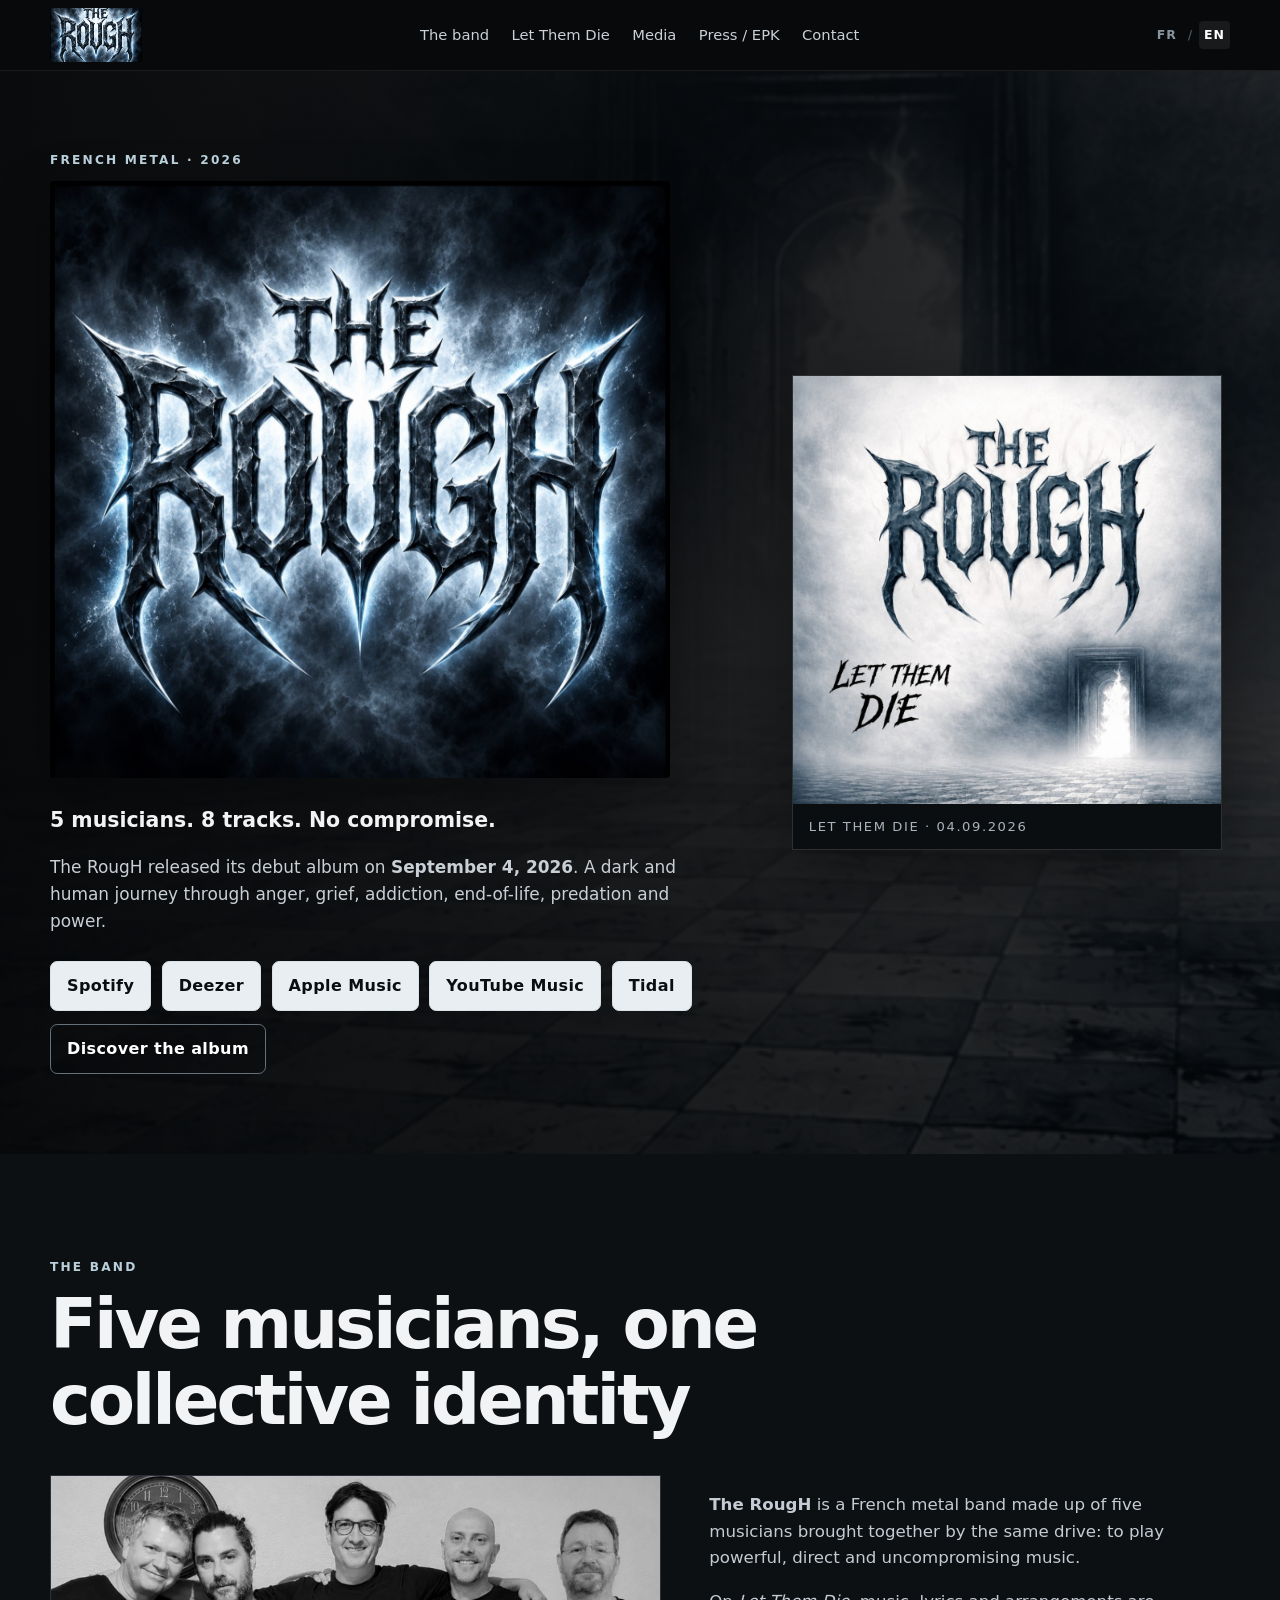
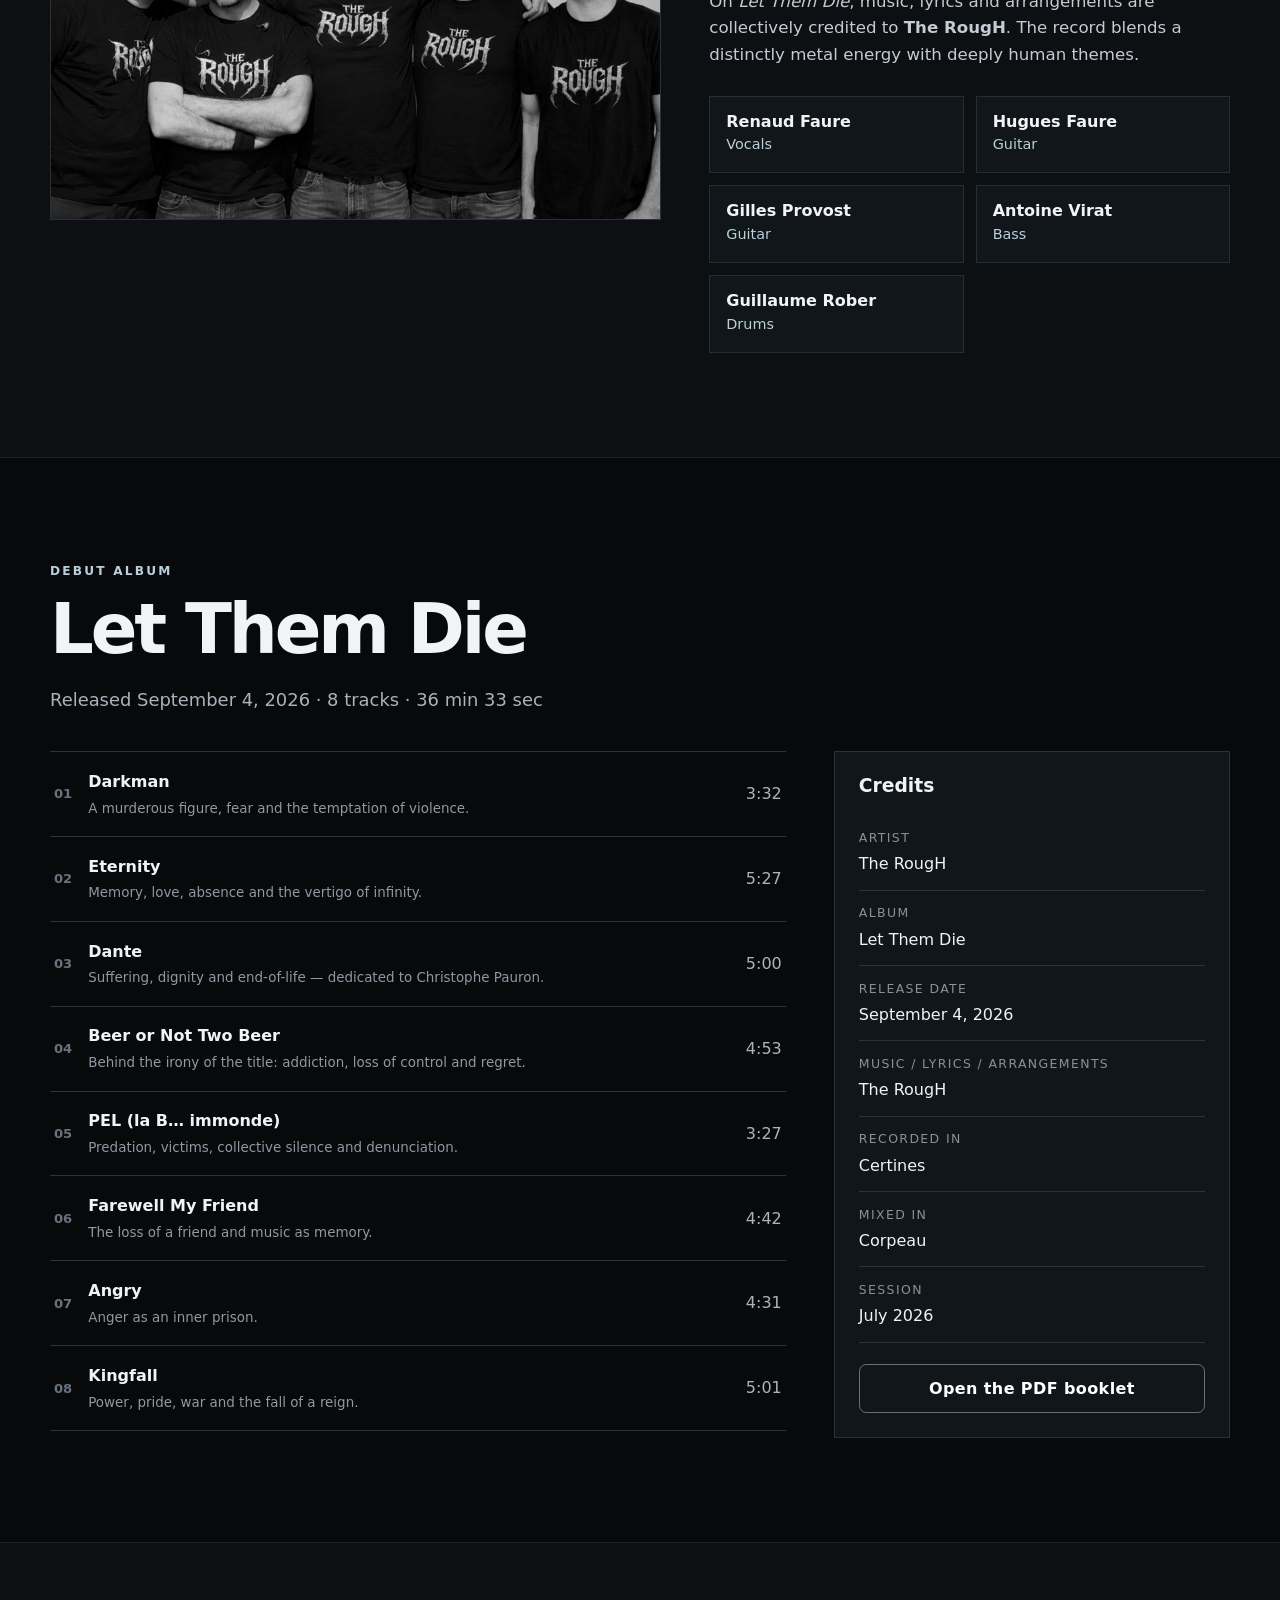
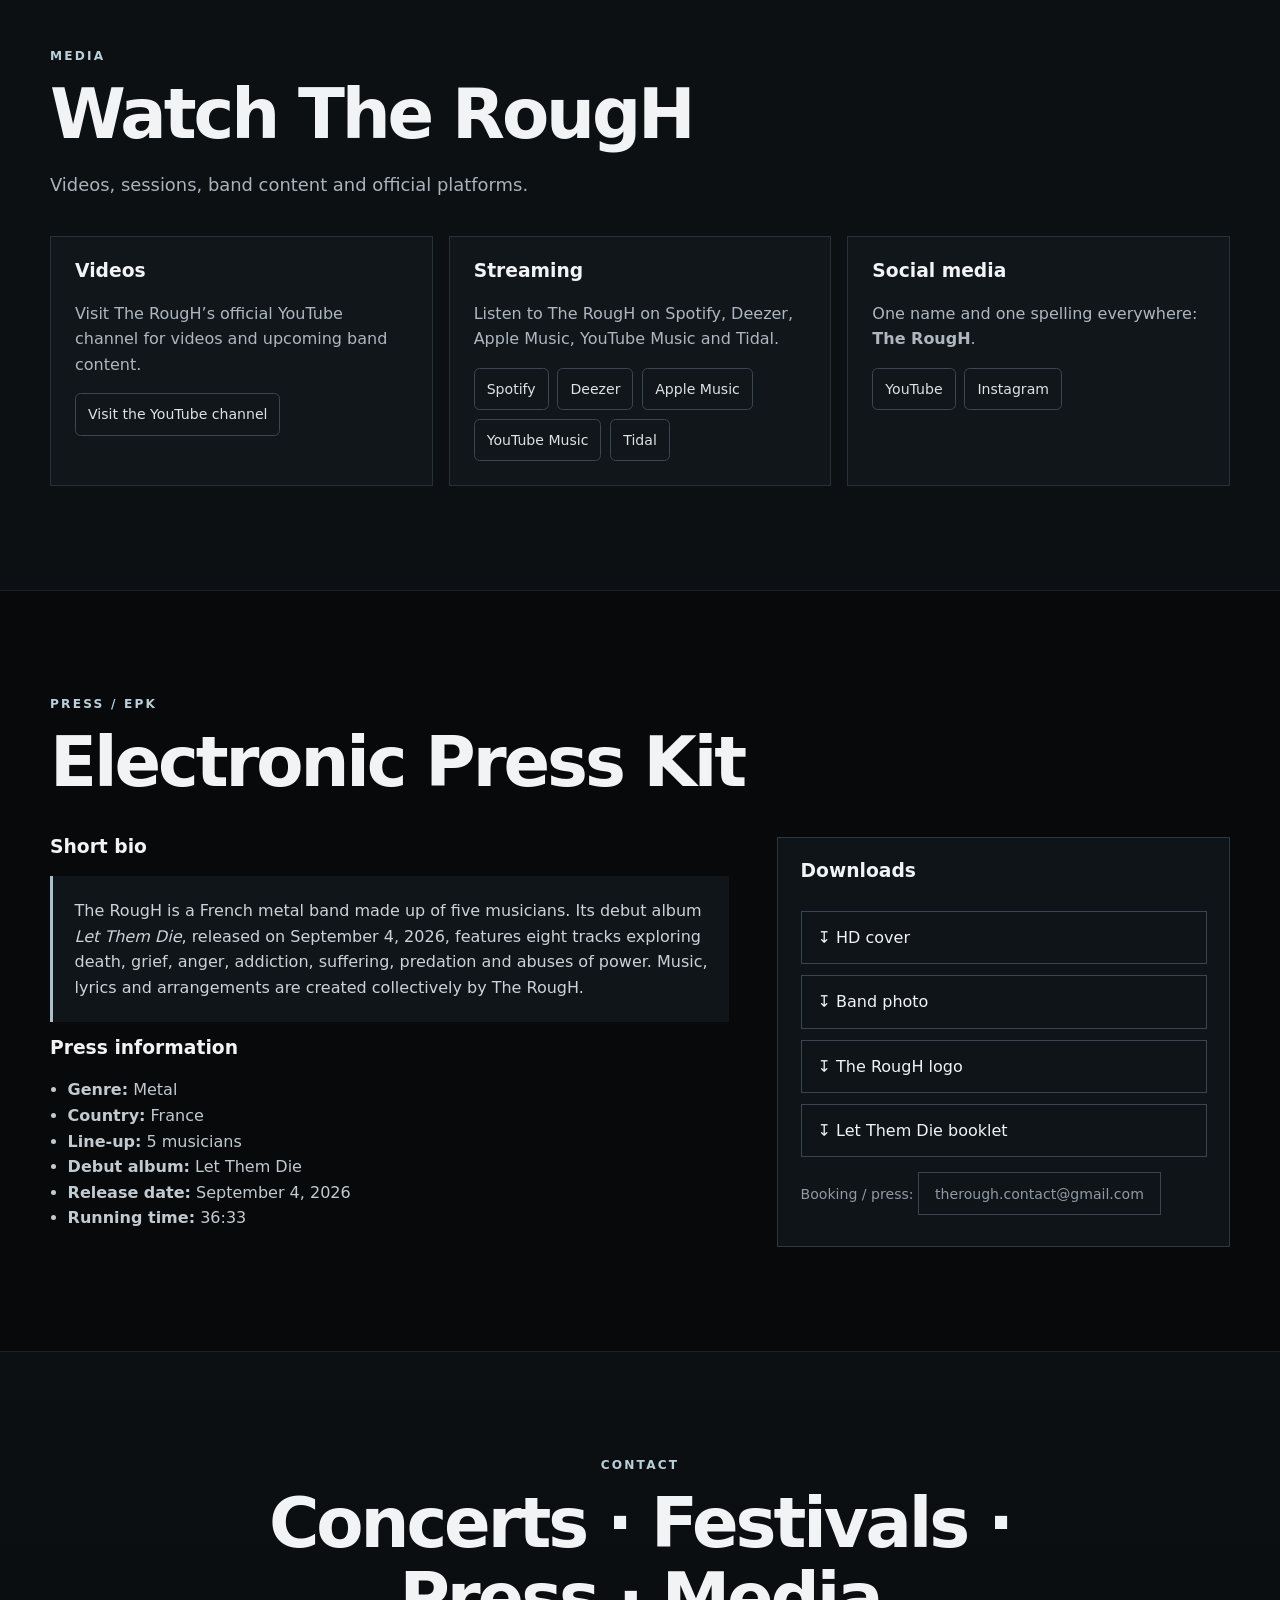
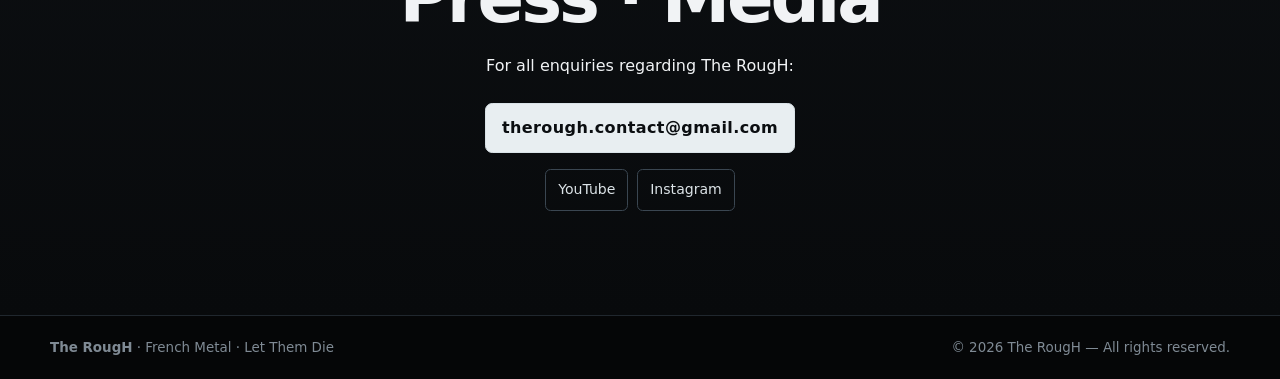
==== en.html @ 064bfb18 "Fix mobile social link duplicates" ====
<!doctype html>
<html lang="en">
<head>
  <meta charset="utf-8">
  <meta name="viewport" content="width=device-width, initial-scale=1">
  <title>The RougH — Let Them Die | French metal band</title>
  <meta name="description" content="Official website of The RougH, a French metal band. Debut album Let Them Die, released September 4, 2026: 8 tracks, line-up, EPK, media and contact.">
  <meta name="robots" content="index,follow,max-image-preview:large">
  <meta name="theme-color" content="#0b0e11">
  <link rel="canonical" href="https://therough.github.io/The-RougH-Site/en.html">
  <link rel="alternate" hreflang="fr" href="https://therough.github.io/The-RougH-Site/">
  <link rel="alternate" hreflang="en" href="https://therough.github.io/The-RougH-Site/en.html">
  <link rel="alternate" hreflang="x-default" href="https://therough.github.io/The-RougH-Site/">
  <link rel="icon" href="assets/let-them-die-cover.jpg" type="image/jpeg">
  <link rel="stylesheet" href="styles.css">

  <meta property="og:type" content="website">
  <meta property="og:locale" content="en_US">
  <meta property="og:site_name" content="The RougH">
  <meta property="og:url" content="https://therough.github.io/The-RougH-Site/en.html">
  <meta property="og:title" content="The RougH — Let Them Die">
  <meta property="og:description" content="French Metal — 5 musicians, 8 tracks. Debut album released September 4, 2026.">
  <meta property="og:image" content="assets/og-image.jpg">
  <meta name="twitter:card" content="summary_large_image">

  <script type="application/ld+json">
  {
    "@context": "https://schema.org",
    "@type": "MusicGroup",
    "name": "The RougH",
    "genre": "Metal",
    "description": "French metal band made up of five musicians.",
    "url": "https://therough.github.io/The-RougH-Site/en.html",
    "email": "mailto:therough.contact@gmail.com",
    "sameAs": [
      "https://open.spotify.com/intl-fr/artist/4LIz9f7tCVgdFWtFyz8XD8?si=-3bFlfDtSk24dfx-TH1gPQ",
      "https://link.deezer.com/s/34rAGc2nlsBNffoQAOh64",
      "https://music.apple.com/fr/artist/the-rough/6793591488",
      "https://music.youtube.com/playlist?list=OLAK5uy_m5sBqcl4cN2cDpN-uARwpCFu1pe-vdUpE&si=XxvXAelbHbAW03sV",
      "https://tidal.com/album/545679735/u",
      "https://youtube.com/@gillesprovost-iz4ok?si=qDuQdzxe9u4fpO1z",
      "https://www.instagram.com/the_rough_metal_band/"
    ],
    "member": [
      {"@type":"Person","name":"Renaud Faure","roleName":"Vocals"},
      {"@type":"Person","name":"Hugues Faure","roleName":"Guitar"},
      {"@type":"Person","name":"Gilles Provost","roleName":"Guitar"},
      {"@type":"Person","name":"Antoine Virat","roleName":"Bass"},
      {"@type":"Person","name":"Guillaume Rober","roleName":"Drums"}
    ],
    "album": {
      "@type": "MusicAlbum",
      "name": "Let Them Die",
      "datePublished": "2026-09-04",
      "numTracks": 8,
      "byArtist": {"@type":"MusicGroup","name":"The RougH"}
    }
  }
  </script>
</head>
<body>
  <a class="skip-link" href="#main">Skip to content</a>

  <header class="site-header" id="top">
    <div class="nav-wrap">
      <a class="brand brand-logo" href="#top" aria-label="The RougH, home"><img src="assets/the-rough-logo.jpg" alt="The RougH" width="180" height="150"></a>
      <button class="menu-button" aria-expanded="false" aria-controls="main-nav">Menu</button>
      <nav id="main-nav" class="main-nav" aria-label="Main navigation">
        <a href="#groupe">The band</a>
        <a href="#album">Let Them Die</a>
        <a href="#medias">Media</a>
        <a href="#epk">Press / EPK</a>
        <a href="#contact">Contact</a>
      </nav>
      <div class="lang-switch" aria-label="Language selection">
        <a href="index.html" lang="fr">FR</a>
        <span aria-hidden="true">/</span>
        <a class="active" href="en.html" lang="en" aria-current="page">EN</a>
      </div>
    </div>
  </header>

  <main id="main">
    <section class="hero" aria-labelledby="hero-title">
      <div class="hero-overlay"></div>
      <div class="container hero-grid">
        <div class="hero-copy">
          <p class="eyebrow">FRENCH METAL · 2026</p>
          <h1 id="hero-title" class="hero-logo-title"><img src="assets/the-rough-logo.jpg" alt="The RougH" width="720" height="600"></h1>
                    <p class="tagline">5 musicians. 8 tracks. No compromise.</p>
          <p class="intro">The RougH released its debut album on <strong>September 4, 2026</strong>. A dark and human journey through anger, grief, addiction, end-of-life, predation and power.</p>
          <div class="cta-row" id="streaming-buttons" aria-label="Listen to The RougH"></div>
          <a class="button secondary" href="#album">Discover the album</a>
        </div>
        <figure class="cover-card">
          <img src="assets/let-them-die-cover.jpg" alt="Let Them Die album cover by The RougH" width="900" height="900">
          <figcaption>Let Them Die · 04.09.2026</figcaption>
        </figure>
      </div>
    </section>

    <section class="section" id="groupe" aria-labelledby="groupe-title">
      <div class="container">
        <div class="section-heading">
          <p class="eyebrow">THE BAND</p>
          <h2 id="groupe-title">Five musicians, one collective identity</h2>
        </div>
        <div class="band-layout">
          <figure class="band-photo">
            <img src="assets/the-rough-band.jpg" alt="The five members of The RougH" loading="lazy">
          </figure>
          <div class="band-copy">
            <p><strong>The RougH</strong> is a French metal band made up of five musicians brought together by the same drive: to play powerful, direct and uncompromising music.</p>
            <p>On <em>Let Them Die</em>, music, lyrics and arrangements are collectively credited to <strong>The RougH</strong>. The record blends a distinctly metal energy with deeply human themes.</p>
            <div class="members" role="list" aria-label="Members of The RougH">
              <article role="listitem"><h3>Renaud Faure</h3><p>Vocals</p></article>
              <article role="listitem"><h3>Hugues Faure</h3><p>Guitar</p></article>
              <article role="listitem"><h3>Gilles Provost</h3><p>Guitar</p></article>
              <article role="listitem"><h3>Antoine Virat</h3><p>Bass</p></article>
              <article role="listitem"><h3>Guillaume Rober</h3><p>Drums</p></article>
            </div>
          </div>
        </div>
      </div>
    </section>

    <section class="section section-dark" id="album" aria-labelledby="album-title">
      <div class="container">
        <div class="section-heading">
          <p class="eyebrow">DEBUT ALBUM</p>
          <h2 id="album-title">Let Them Die</h2>
          <p class="lead">Released September 4, 2026 · 8 tracks · 36 min 33 sec</p>
        </div>

        <div class="album-grid">
          <div>
            <ol class="tracklist">
              <li><span><strong>Darkman</strong><small>A murderous figure, fear and the temptation of violence.</small></span><time>3:32</time></li>
              <li><span><strong>Eternity</strong><small>Memory, love, absence and the vertigo of infinity.</small></span><time>5:27</time></li>
              <li><span><strong>Dante</strong><small>Suffering, dignity and end-of-life — dedicated to Christophe Pauron.</small></span><time>5:00</time></li>
              <li><span><strong>Beer or Not Two Beer</strong><small>Behind the irony of the title: addiction, loss of control and regret.</small></span><time>4:53</time></li>
              <li><span><strong>PEL (la B… immonde)</strong><small>Predation, victims, collective silence and denunciation.</small></span><time>3:27</time></li>
              <li><span><strong>Farewell My Friend</strong><small>The loss of a friend and music as memory.</small></span><time>4:42</time></li>
              <li><span><strong>Angry</strong><small>Anger as an inner prison.</small></span><time>4:31</time></li>
              <li><span><strong>Kingfall</strong><small>Power, pride, war and the fall of a reign.</small></span><time>5:01</time></li>
            </ol>
          </div>
          <aside class="album-facts" aria-label="Album credits">
            <h3>Credits</h3>
            <dl>
              <div><dt>Artist</dt><dd>The RougH</dd></div>
              <div><dt>Album</dt><dd>Let Them Die</dd></div>
              <div><dt>Release date</dt><dd>September 4, 2026</dd></div>
              <div><dt>Music / lyrics / arrangements</dt><dd>The RougH</dd></div>
              <div><dt>Recorded in</dt><dd>Certines</dd></div>
              <div><dt>Mixed in</dt><dd>Corpeau</dd></div>
              <div><dt>Session</dt><dd>July 2026</dd></div>
            </dl>
            <a class="button secondary full" href="assets/livret-let-them-die.pdf" target="_blank" rel="noopener">Open the PDF booklet</a>
          </aside>
        </div>
      </div>
    </section>

    <section class="section" id="medias" aria-labelledby="medias-title">
      <div class="container">
        <div class="section-heading">
          <p class="eyebrow">MEDIA</p>
          <h2 id="medias-title">Watch The RougH</h2>
          <p class="lead">Videos, sessions, band content and official platforms.</p>
        </div>
        <div class="media-cards">
          <article class="media-card">
            <h3>Videos</h3>
            <p>Visit The RougH’s official YouTube channel for videos and upcoming band content.</p>
            <div id="video-social"></div>
          </article>
          <article class="media-card">
            <h3>Streaming</h3>
            <p>Listen to The RougH on Spotify, Deezer, Apple Music, YouTube Music and Tidal.</p>
            <div id="streaming-secondary" class="link-cloud"></div>
          </article>
          <article class="media-card">
            <h3>Social media</h3>
            <p>One name and one spelling everywhere: <strong>The RougH</strong>.</p>
            <div id="social-buttons" class="link-cloud"></div>
          </article>
        </div>
      </div>
    </section>

    <section class="section section-dark" id="epk" aria-labelledby="epk-title">
      <div class="container">
        <div class="section-heading">
          <p class="eyebrow">PRESS / EPK</p>
          <h2 id="epk-title">Electronic Press Kit</h2>
        </div>
        <div class="epk-grid">
          <div>
            <h3>Short bio</h3>
            <p class="bio-box">The RougH is a French metal band made up of five musicians. Its debut album <em>Let Them Die</em>, released on September 4, 2026, features eight tracks exploring death, grief, anger, addiction, suffering, predation and abuses of power. Music, lyrics and arrangements are created collectively by The RougH.</p>
            <h3>Press information</h3>
            <ul class="facts-list">
              <li><strong>Genre:</strong> Metal</li>
              <li><strong>Country:</strong> France</li>
              <li><strong>Line-up:</strong> 5 musicians</li>
              <li><strong>Debut album:</strong> Let Them Die</li>
              <li><strong>Release date:</strong> September 4, 2026</li>
              <li><strong>Running time:</strong> 36:33</li>
            </ul>
          </div>
          <div class="downloads">
            <h3>Downloads</h3>
            <a href="assets/let-them-die-cover.jpg" download>↧ HD cover</a>
            <a href="assets/the-rough-band.jpg" download>↧ Band photo</a>
            <a href="assets/the-rough-logo.jpg" download>↧ The RougH logo</a>
            <a href="assets/livret-let-them-die.pdf" download>↧ Let Them Die booklet</a>
            <p class="note">Booking / press: <a href="mailto:therough.contact@gmail.com">therough.contact@gmail.com</a></p>
          </div>
        </div>
      </div>
    </section>

    <section class="section contact-section" id="contact" aria-labelledby="contact-title">
      <div class="container contact-box">
        <p class="eyebrow">CONTACT</p>
        <h2 id="contact-title">Concerts · Festivals · Press · Media</h2>
        <p>For all enquiries regarding The RougH:</p>
        <div id="contact-action"></div>
        <div id="contact-social" class="link-cloud"></div>
      </div>
    </section>
  </main>

  <footer class="site-footer">
    <div class="container footer-grid">
      <p><strong>The RougH</strong> · French Metal · Let Them Die</p>
      <p>© 2026 The RougH — All rights reserved.</p>
    </div>
  </footer>

  <script src="site-config.js?v=20260920-1"></script>
  <script src="script.js?v=20260920-1"></script>
</body>
</html>
---- styles.css ----
:root {
  --bg: #080a0c;
  --bg-soft: #101419;
  --panel: #151a20;
  --text: #f1f3f5;
  --muted: #aab2bb;
  --line: #2b333d;
  --ice: #b9cfda;
  --accent: #d7e5eb;
  --max: 1180px;
}

* { box-sizing: border-box; }
html { scroll-behavior: smooth; }
body {
  margin: 0;
  font-family: Inter, ui-sans-serif, system-ui, -apple-system, BlinkMacSystemFont, "Segoe UI", sans-serif;
  color: var(--text);
  background: var(--bg);
  line-height: 1.6;
}
a { color: inherit; }
img { display: block; max-width: 100%; }
code { font-family: ui-monospace, SFMono-Regular, Menlo, Consolas, monospace; font-size: .92em; color: #d8e7ee; }
.skip-link { position: absolute; left: -9999px; top: auto; }
.skip-link:focus { left: 1rem; top: 1rem; z-index: 999; padding: .75rem 1rem; background: white; color: black; }
.container { width: min(calc(100% - 2rem), var(--max)); margin-inline: auto; }

.site-header {
  position: sticky;
  top: 0;
  z-index: 50;
  background: rgba(8,10,12,.88);
  backdrop-filter: blur(14px);
  border-bottom: 1px solid rgba(255,255,255,.08);
}
.nav-wrap {
  width: min(calc(100% - 2rem), var(--max));
  margin-inline: auto;
  min-height: 70px;
  display: flex;
  align-items: center;
  justify-content: space-between;
  gap: 1rem;
}
.brand { text-decoration: none; letter-spacing: .09em; font-size: .95rem; }
.brand strong { font-size: 1.12rem; }
.brand-logo { display: inline-flex; align-items: center; }
.brand-logo img { width: 92px; height: 54px; object-fit: cover; object-position: center; border-radius: .18rem; }
.main-nav { display: flex; gap: 1.4rem; align-items: center; }
.main-nav a { text-decoration: none; color: #c9d0d6; font-size: .92rem; }
.main-nav a:hover { color: white; }
.menu-button { display: none; background: transparent; color: white; border: 1px solid var(--line); padding: .5rem .75rem; border-radius: .4rem; }

.hero {
  min-height: 740px;
  position: relative;
  display: grid;
  align-items: center;
  background: url('assets/hero-bg.jpg') center/cover no-repeat;
  overflow: hidden;
}
.hero-overlay { position: absolute; inset: 0; background: linear-gradient(90deg, rgba(5,7,9,.96) 0%, rgba(5,7,9,.84) 45%, rgba(5,7,9,.55) 100%); }
.hero-grid { position: relative; display: grid; grid-template-columns: 1.2fr .8fr; gap: 4rem; align-items: center; padding-block: 5rem; }
.eyebrow { margin: 0 0 .65rem; color: var(--ice); letter-spacing: .18em; font-weight: 800; font-size: .76rem; }
h1, h2, h3 { line-height: 1.1; }
h1 { margin: 0; font-size: clamp(4.3rem, 10vw, 8.2rem); letter-spacing: -.055em; }
h1 span { color: var(--accent); }
.hero-logo-title { margin: 0 0 .4rem; line-height: 0; }
.hero-logo-title img { width: min(620px, 100%); height: auto; border-radius: .25rem; box-shadow: 0 16px 55px rgba(0,0,0,.32); }
.hero-album {
  margin: .55rem 0 0;
  font-size: clamp(.95rem, 1.8vw, 1.25rem);
  font-weight: 800;
  letter-spacing: .22em;
  color: var(--ice);
  text-transform: uppercase;
}
.tagline { font-size: 1.28rem; font-weight: 700; margin: 1.6rem 0 .6rem; }
.intro { color: #c8cfd5; max-width: 700px; font-size: 1.06rem; }
.cover-card { margin: 0; width: 100%; max-width: 430px; justify-self: center; background: #0b0e11; border: 1px solid rgba(255,255,255,.14); box-shadow: 0 22px 80px rgba(0,0,0,.45); overflow: hidden; }
.cover-card img {
  display: block;
  width: 100%;
  height: auto;
  aspect-ratio: auto;
  object-fit: contain;
  object-position: center;
}
.cover-card figcaption { color: var(--muted); padding: .75rem 1rem; font-size: .82rem; text-transform: uppercase; letter-spacing: .12em; }
.cta-row { display: flex; flex-wrap: wrap; gap: .65rem; margin: 1.6rem 0 .8rem; }
.button, .platform-link {
  display: inline-flex;
  align-items: center;
  justify-content: center;
  min-height: 44px;
  padding: .7rem 1rem;
  border-radius: .45rem;
  border: 1px solid #d9e2e7;
  text-decoration: none;
  font-weight: 800;
  letter-spacing: .025em;
  background: #e8eef1;
  color: #0b0e11;
  transition: transform .15s ease, background .15s ease;
}
.button:hover, .platform-link:hover { transform: translateY(-1px); background: white; }
.button.secondary { background: transparent; color: white; border-color: #65717d; }
.button.secondary:hover { border-color: #cfd9df; background: rgba(255,255,255,.05); }
.button.full { width: 100%; }

.section { padding: 6.5rem 0; background: #0d1013; }
.section-dark { background: #07090b; border-block: 1px solid #1b2229; }
.section-heading { max-width: 820px; margin-bottom: 2.3rem; }
.section h2 { margin: 0; font-size: clamp(2.4rem, 6vw, 4.3rem); letter-spacing: -.045em; }
.section h3 { margin-top: 0; }
.lead { color: var(--muted); font-size: 1.12rem; }
.band-layout { display: grid; grid-template-columns: 1.08fr .92fr; gap: 3rem; align-items: start; }
.band-photo { margin: 0; border: 1px solid #293039; background: #0a0c0e; }
.band-photo img { width: 100%; aspect-ratio: 16/9; object-fit: cover; object-position: center 35%; filter: grayscale(1); }
.band-copy > p { color: #c4cbd2; font-size: 1.04rem; }
.members { display: grid; grid-template-columns: repeat(2, minmax(0,1fr)); gap: .75rem; margin-top: 1.7rem; }
.members article { padding: 1rem; background: #11161b; border: 1px solid #252d35; }
.members h3 { margin: 0 0 .2rem; font-size: 1rem; }
.members p { margin: 0; color: var(--ice); font-size: .9rem; }

.album-grid { display: grid; grid-template-columns: 1.3fr .7fr; gap: 3rem; align-items: start; }
.tracklist { list-style: none; padding: 0; margin: 0; counter-reset: track; border-top: 1px solid var(--line); }
.tracklist li { counter-increment: track; display: grid; grid-template-columns: auto 1fr auto; gap: 1rem; align-items: center; padding: 1.05rem .25rem; border-bottom: 1px solid var(--line); }
.tracklist li::before { content: counter(track, decimal-leading-zero); color: #66727e; font-weight: 800; font-size: .82rem; }
.tracklist span { display: grid; gap: .2rem; }
.tracklist small { color: #8f99a3; font-size: .84rem; }
.tracklist time { color: #aab4bd; font-variant-numeric: tabular-nums; }
.album-facts { position: sticky; top: 92px; padding: 1.5rem; background: #11161b; border: 1px solid #29313a; }
.album-facts dl { margin: 0 0 1.3rem; }
.album-facts dl div { padding: .8rem 0; border-bottom: 1px solid #2b333b; }
.album-facts dt { color: #86919b; font-size: .78rem; text-transform: uppercase; letter-spacing: .11em; }
.album-facts dd { margin: .2rem 0 0; }

.media-cards { display: grid; grid-template-columns: repeat(3, minmax(0,1fr)); gap: 1rem; }
.media-card { padding: 1.5rem; border: 1px solid #28313a; background: #11161b; min-height: 240px; }
.media-card p { color: #aeb7bf; }
.link-cloud { display: flex; gap: .55rem; flex-wrap: wrap; }
.link-cloud a, #video-social a { display: inline-flex; padding: .55rem .75rem; border: 1px solid #3a4651; border-radius: .35rem; text-decoration: none; color: #dce3e7; font-size: .88rem; }
.link-cloud a:hover, #video-social a:hover { border-color: #a9bac5; }

.epk-grid { display: grid; grid-template-columns: 1.2fr .8fr; gap: 3rem; }
.bio-box { padding: 1.35rem; background: #10151a; border-left: 3px solid #a9bfca; color: #cbd2d8; }
.facts-list { padding-left: 1.1rem; color: #c2cad1; }
.downloads { padding: 1.4rem; border: 1px solid #2d3740; background: #0f1418; display: flex; flex-direction: column; gap: .7rem; }
.downloads a { text-decoration: none; padding: .8rem 1rem; border: 1px solid #394550; }
.downloads a:hover { background: #151c22; }
.note { color: #8f9aa4; font-size: .88rem; }

.contact-section { background: linear-gradient(180deg,#0d1013,#080a0c); }
.contact-box { text-align: center; max-width: 820px; }
#contact-action { margin: 1.5rem 0 1rem; }
#contact-social { justify-content: center; }
.site-footer { padding: 1.3rem 0; border-top: 1px solid #20272e; background: #050607; color: #7f8a94; font-size: .84rem; }
.footer-grid { display: flex; justify-content: space-between; gap: 1rem; flex-wrap: wrap; }
.footer-grid p { margin: 0; }
.empty-hint { color: #7f8a94; font-size: .9rem; font-style: italic; }

@media (max-width: 900px) {
  .hero-grid, .band-layout, .album-grid, .epk-grid { grid-template-columns: 1fr; }
  .hero { min-height: auto; }
  .cover-card { width: min(520px, 100%); }
  .album-facts { position: static; }
  .media-cards { grid-template-columns: 1fr; }
}

@media (max-width: 720px) {
  .menu-button { display: block; }
  .main-nav { position: absolute; top: 70px; left: 0; right: 0; padding: 1rem; background: #0a0d10; border-bottom: 1px solid #242b32; display: none; flex-direction: column; align-items: flex-start; }
  .main-nav.open { display: flex; }
  .section { padding: 4.5rem 0; }
  .hero-grid { gap: 2.5rem; padding-block: 4rem; }
  .members { grid-template-columns: 1fr; }
  h1 { font-size: clamp(3.4rem, 20vw, 6rem); }
  .brand-logo img { width: 78px; height: 46px; }
  .hero-logo-title img { width: min(520px, 100%); }
  .tracklist li { grid-template-columns: auto 1fr; }
  .tracklist time { grid-column: 2; }
}

@media print {
  .site-header, .hero, #medias, #contact, .site-footer, .button { display: none !important; }
  body, .section, .section-dark { background: white; color: black; }
  .section { padding: 1rem 0; }
  .members article, .album-facts, .bio-box, .downloads { border-color: #aaa; background: white; }
}


/* Language switch */
.lang-switch {
  display: inline-flex;
  align-items: center;
  gap: .35rem;
  margin-left: .9rem;
  font-size: .78rem;
  font-weight: 800;
  letter-spacing: .08em;
}
.lang-switch a {
  color: #87939d;
  text-decoration: none;
  padding: .25rem .32rem;
  border-radius: .25rem;
}
.lang-switch a:hover,
.lang-switch a.active {
  color: #fff;
  background: rgba(255,255,255,.07);
}
.lang-switch span { color: #46515a; }

@media (max-width: 720px) {
  .lang-switch {
    margin-left: auto;
    margin-right: .65rem;
  }
}


/* Instagram visible sans dépendre de JavaScript */
.static-social-fallback {
  margin-top: .65rem;
}
.static-instagram {
  display: inline-flex;
  align-items: center;
  justify-content: center;
  padding: .62rem .9rem;
  border: 1px solid rgba(255,255,255,.18);
  border-radius: .4rem;
  background: rgba(255,255,255,.045);
  color: var(--text);
  text-decoration: none;
  font-weight: 750;
  transition: background .18s ease, border-color .18s ease, transform .18s ease;
}
.static-instagram:hover {
  background: rgba(255,255,255,.09);
  border-color: rgba(255,255,255,.34);
  transform: translateY(-1px);
}
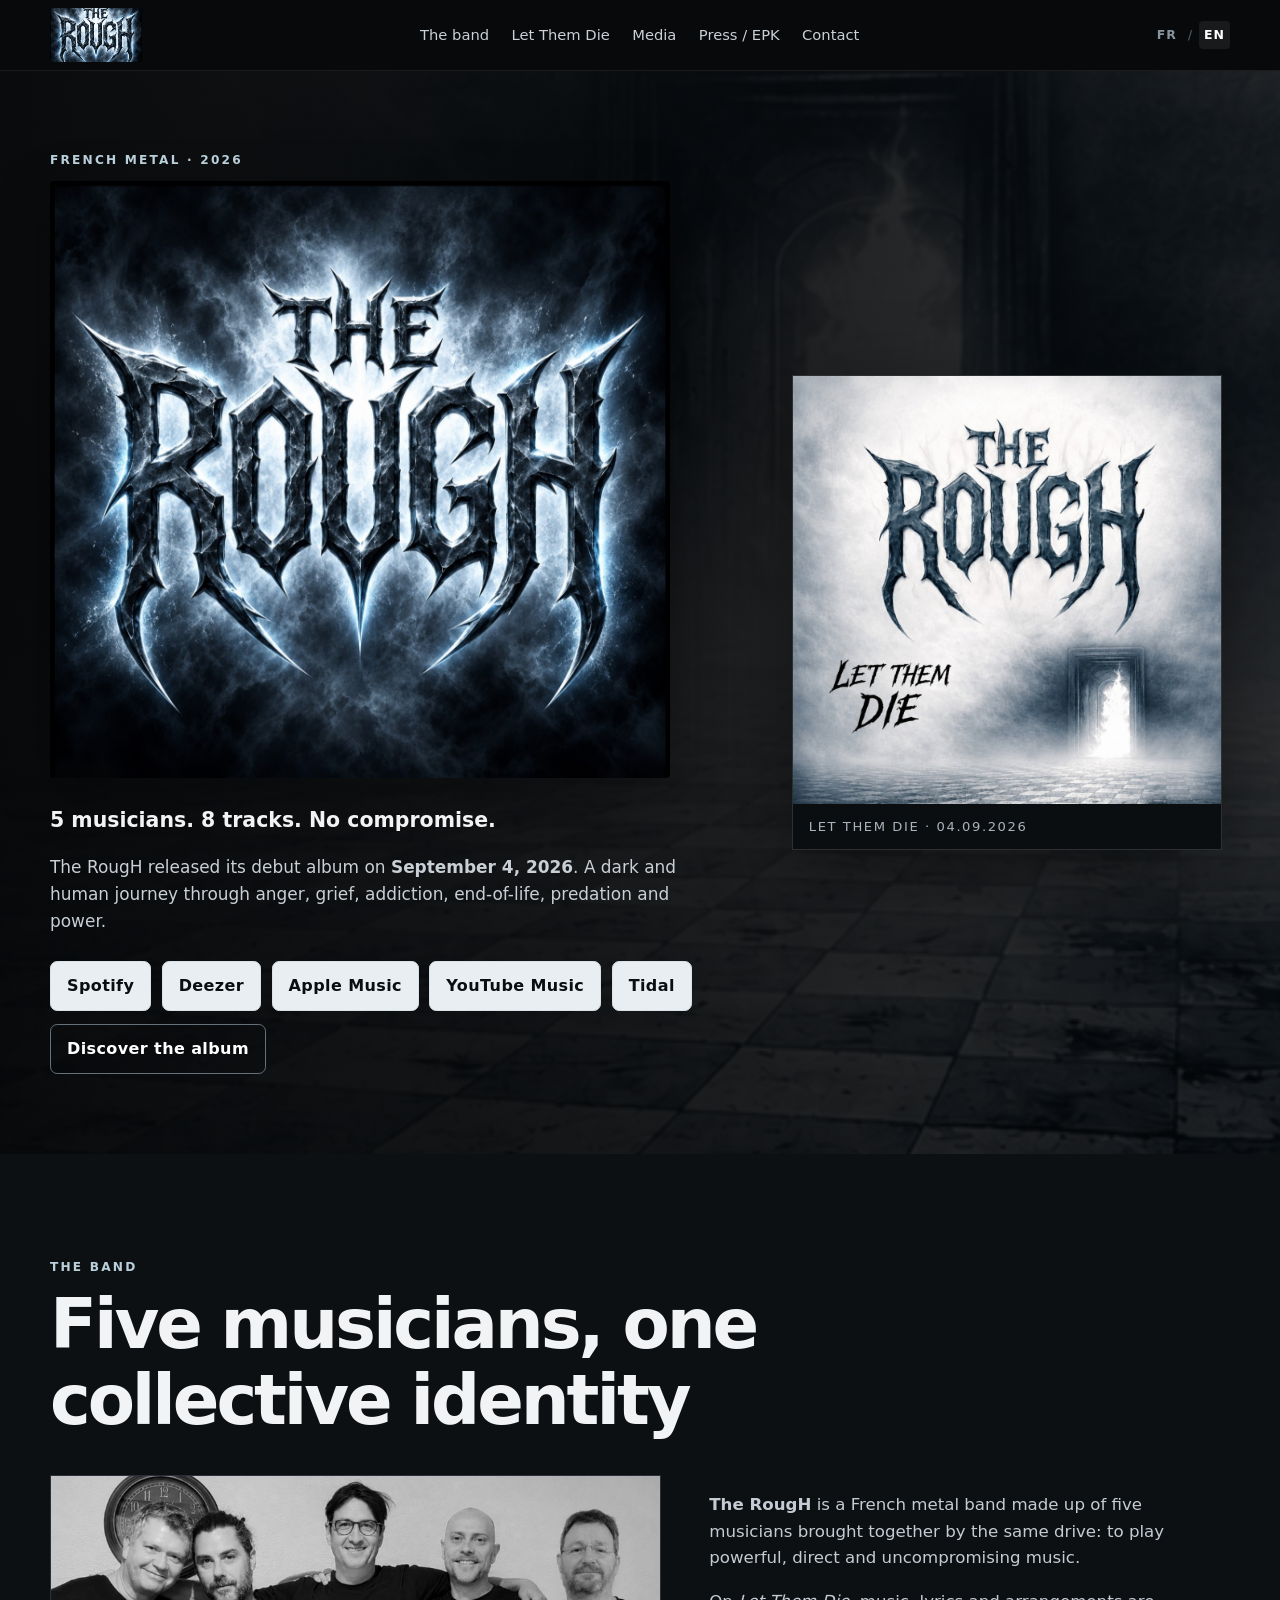
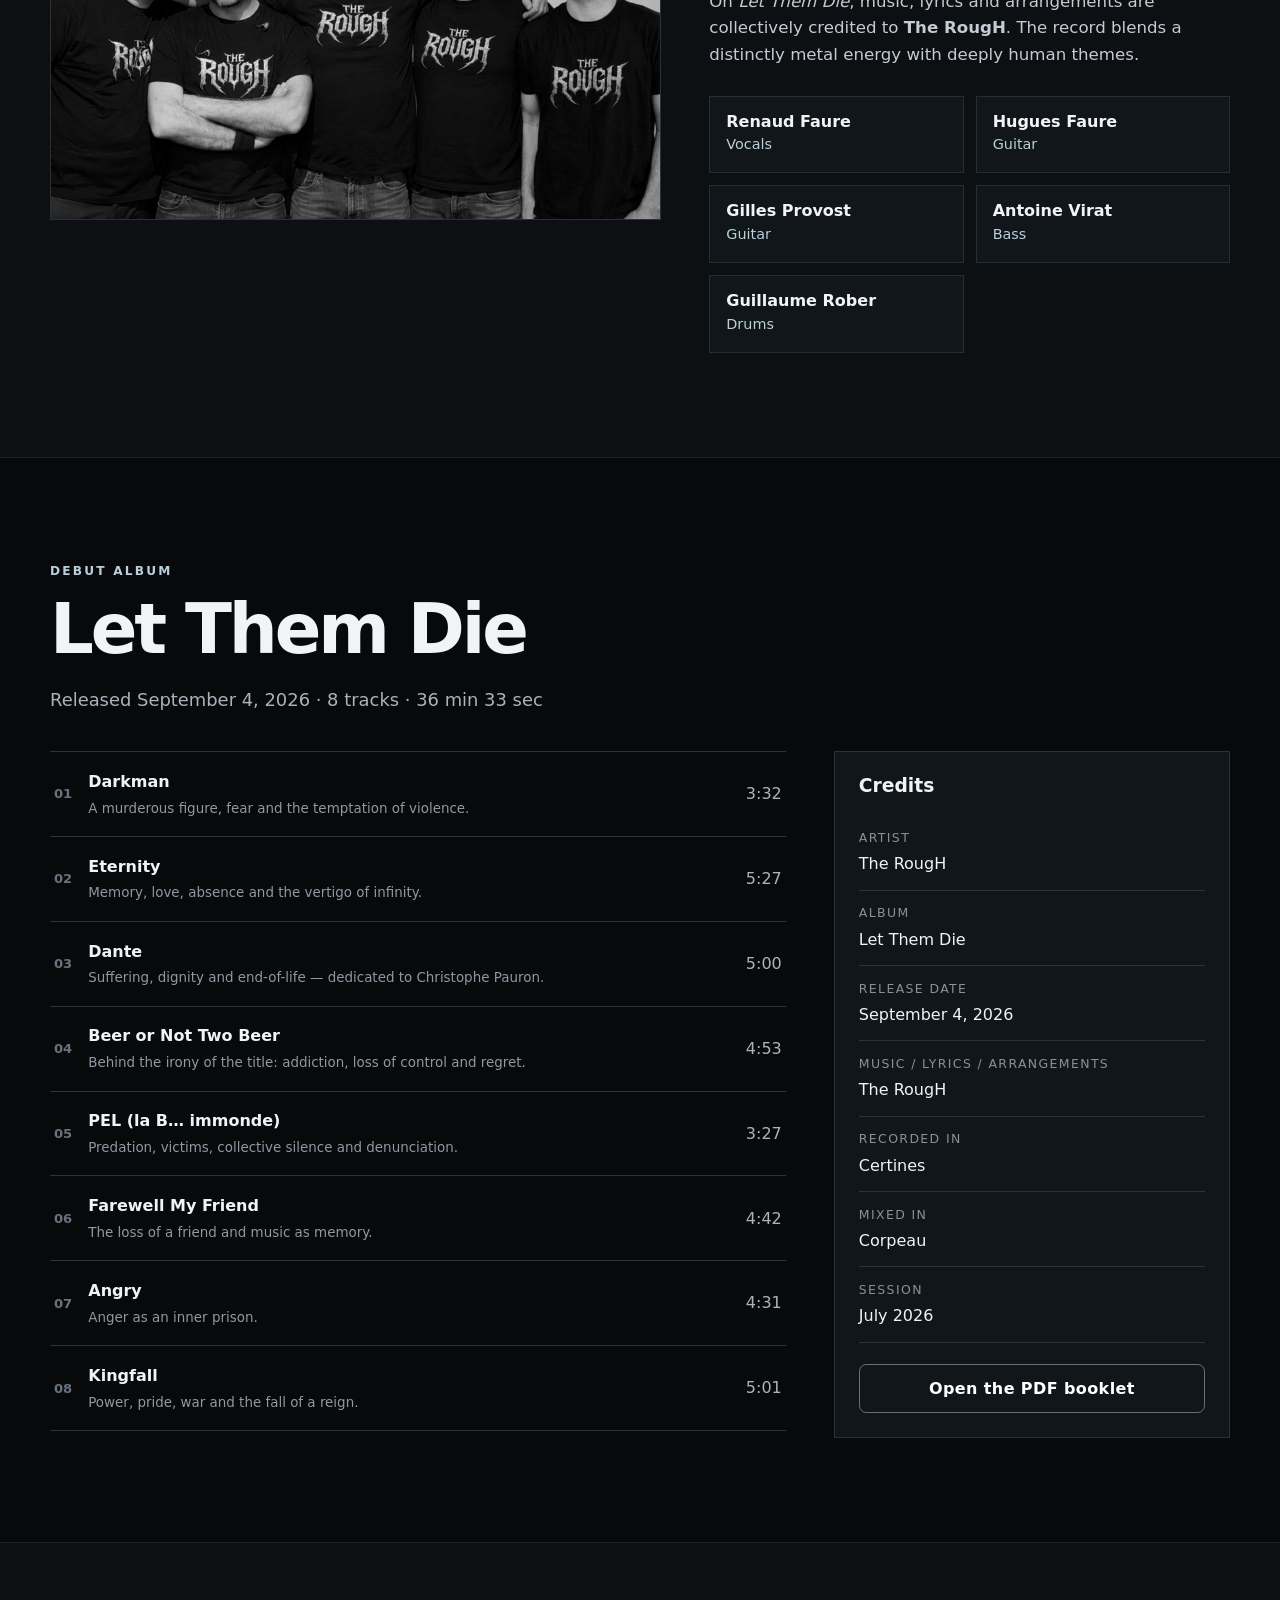
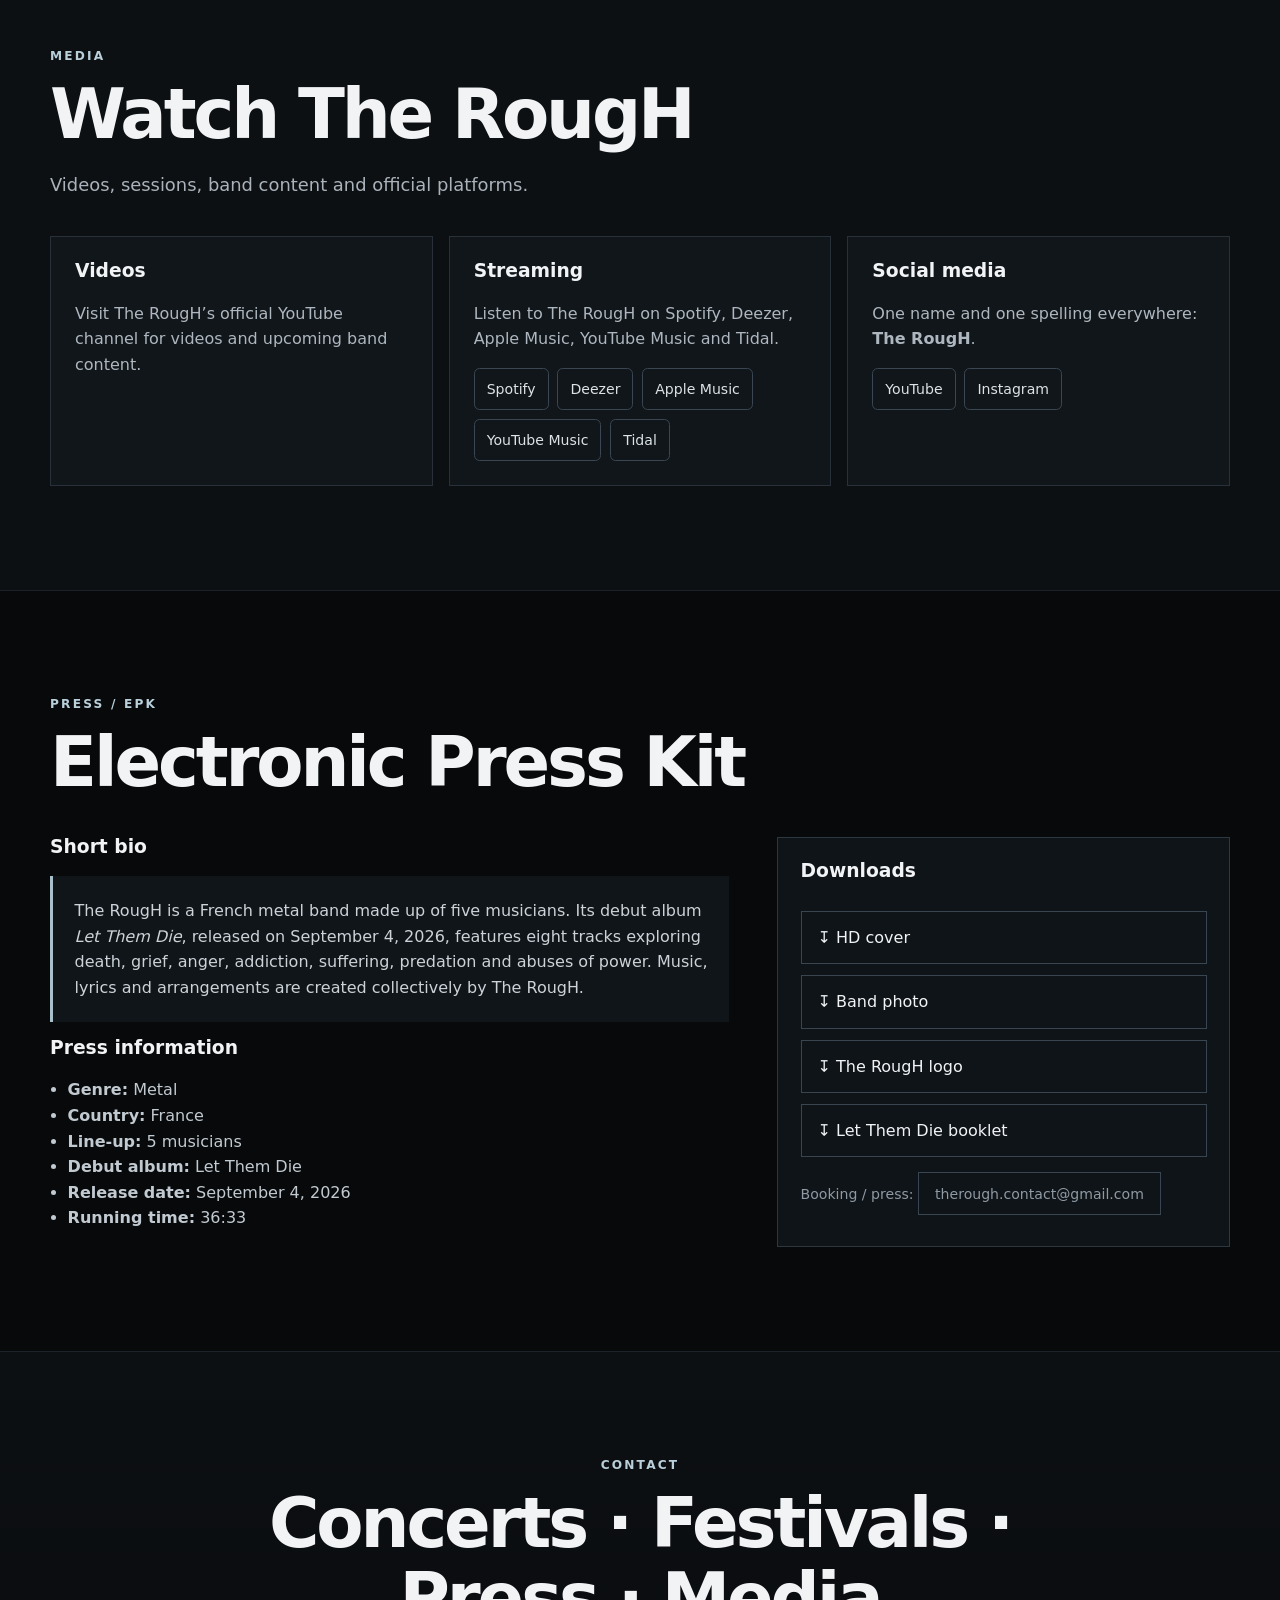
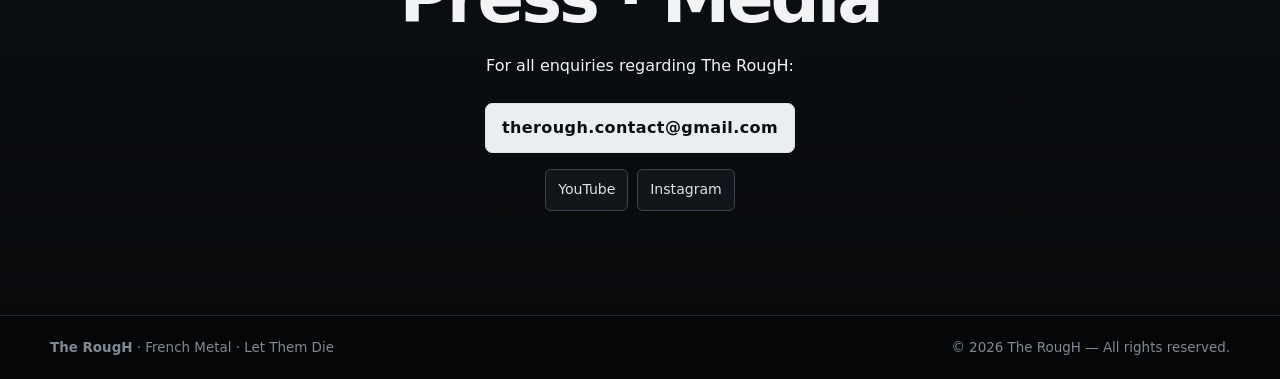
==== commit 4e5035b8: "Restore static social links" ====
--- a/en.html
+++ b/en.html
@@ -12,7 +12,7 @@
   <link rel="alternate" hreflang="en" href="https://therough.github.io/The-RougH-Site/en.html">
   <link rel="alternate" hreflang="x-default" href="https://therough.github.io/The-RougH-Site/">
   <link rel="icon" href="assets/let-them-die-cover.jpg" type="image/jpeg">
-  <link rel="stylesheet" href="styles.css">
+  <link rel="stylesheet" href="styles.css?v=20260920-3">
 
   <meta property="og:type" content="website">
   <meta property="og:locale" content="en_US">
@@ -57,6 +57,12 @@
     }
   }
   </script>
+
+  <style id="tr-social-links-fix">
+    .tr-social-links{display:flex!important;gap:.55rem!important;flex-wrap:wrap!important;margin-top:.8rem!important;}
+    .tr-social-links a{display:inline-flex!important;visibility:visible!important;opacity:1!important;padding:.55rem .75rem!important;border:1px solid #3a4651!important;border-radius:.35rem!important;text-decoration:none!important;color:#dce3e7!important;background:#11161b!important;font-size:.88rem!important;}
+    .contact-box .tr-social-links{justify-content:center!important;}
+  </style>
 </head>
 <body>
   <a class="skip-link" href="#main">Skip to content</a>
@@ -183,7 +189,8 @@
           <article class="media-card">
             <h3>Social media</h3>
             <p>One name and one spelling everywhere: <strong>The RougH</strong>.</p>
-            <div id="social-buttons" class="link-cloud"></div>
+            <div class="tr-social-links" aria-label="Social media"><a href="https://youtube.com/@gillesprovost-iz4ok?si=qDuQdzxe9u4fpO1z" target="_blank" rel="noopener noreferrer">YouTube</a><a href="https://www.instagram.com/the_rough_metal_band/" target="_blank" rel="noopener noreferrer">Instagram</a></div>
+            
           </article>
         </div>
       </div>
@@ -227,7 +234,8 @@
         <h2 id="contact-title">Concerts · Festivals · Press · Media</h2>
         <p>For all enquiries regarding The RougH:</p>
         <div id="contact-action"></div>
-        <div id="contact-social" class="link-cloud"></div>
+        <div class="tr-social-links" aria-label="Social media"><a href="https://youtube.com/@gillesprovost-iz4ok?si=qDuQdzxe9u4fpO1z" target="_blank" rel="noopener noreferrer">YouTube</a><a href="https://www.instagram.com/the_rough_metal_band/" target="_blank" rel="noopener noreferrer">Instagram</a></div>
+        
       </div>
     </section>
   </main>
@@ -239,7 +247,7 @@
     </div>
   </footer>
 
-  <script src="site-config.js?v=20260920-1"></script>
-  <script src="script.js?v=20260920-1"></script>
+  <script src="site-config.js?v=20260920-3"></script>
+  <script src="script.js?v=20260920-3"></script>
 </body>
 </html>
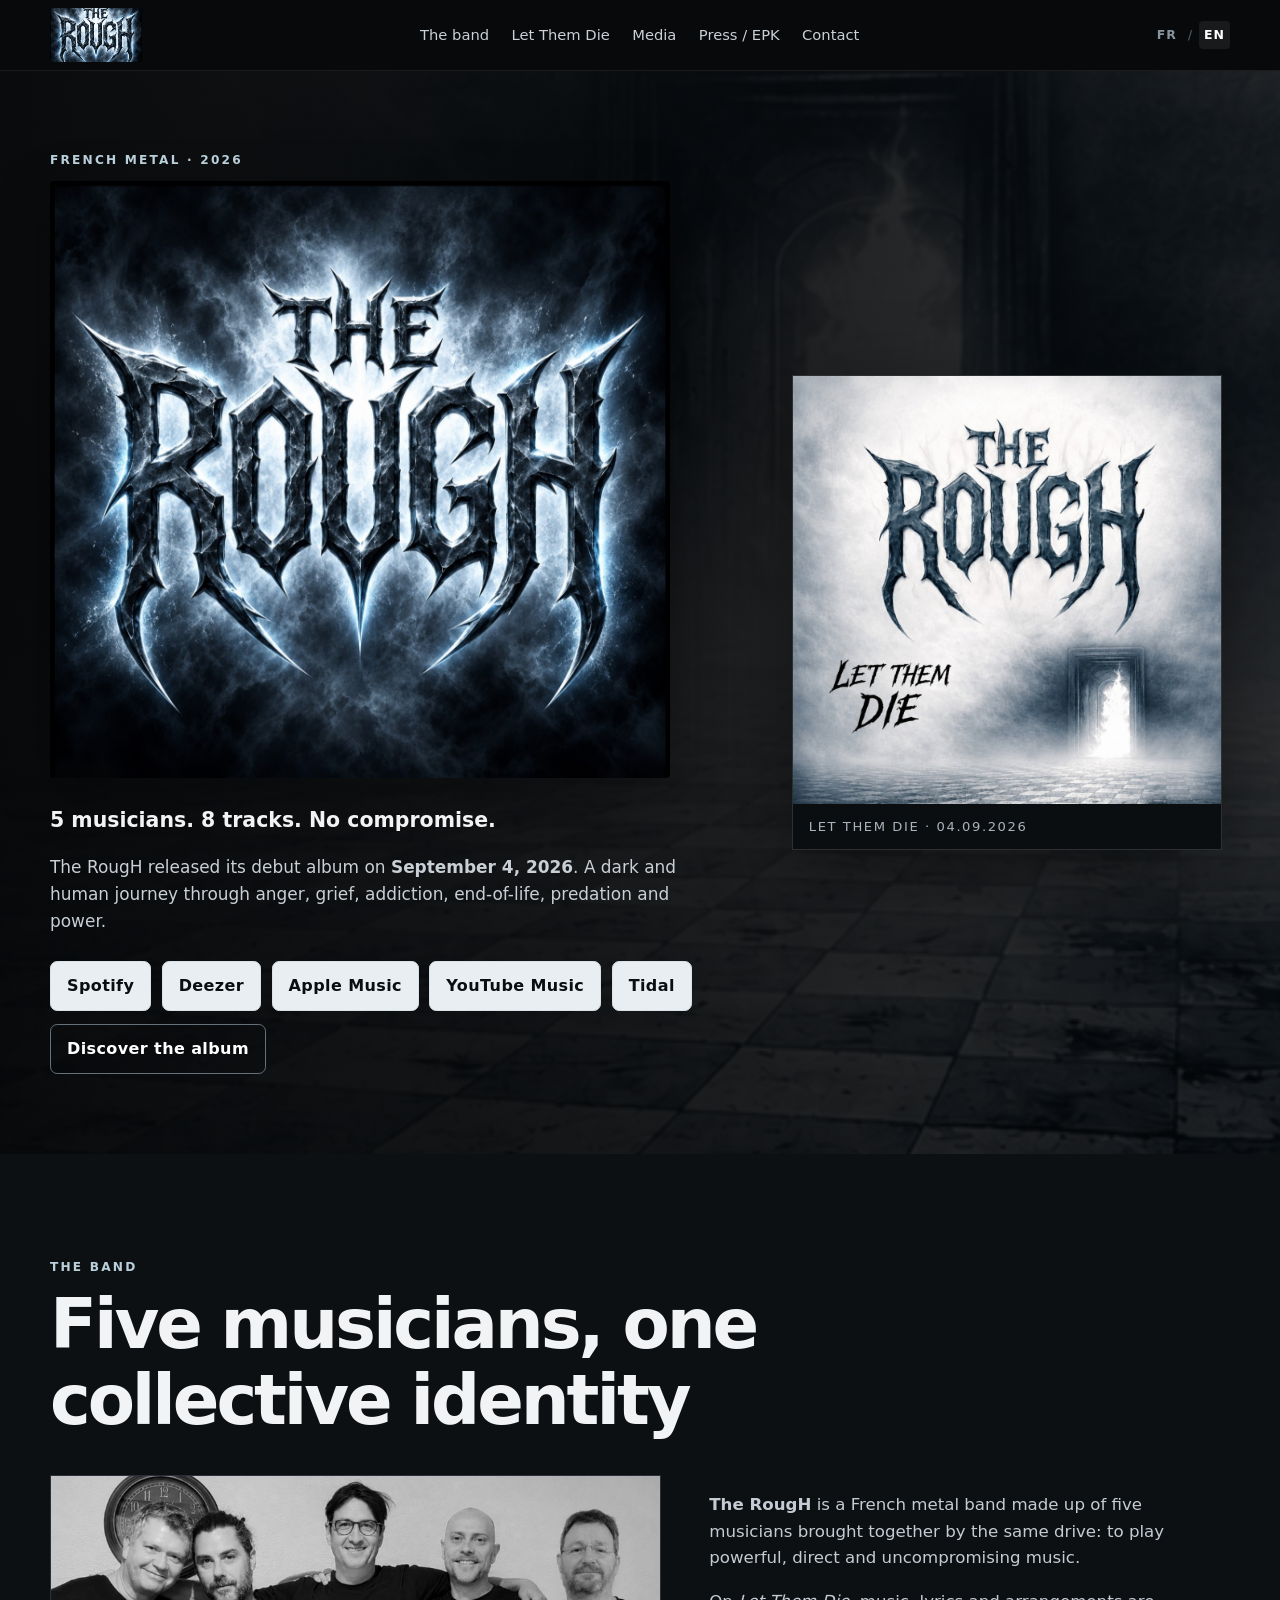
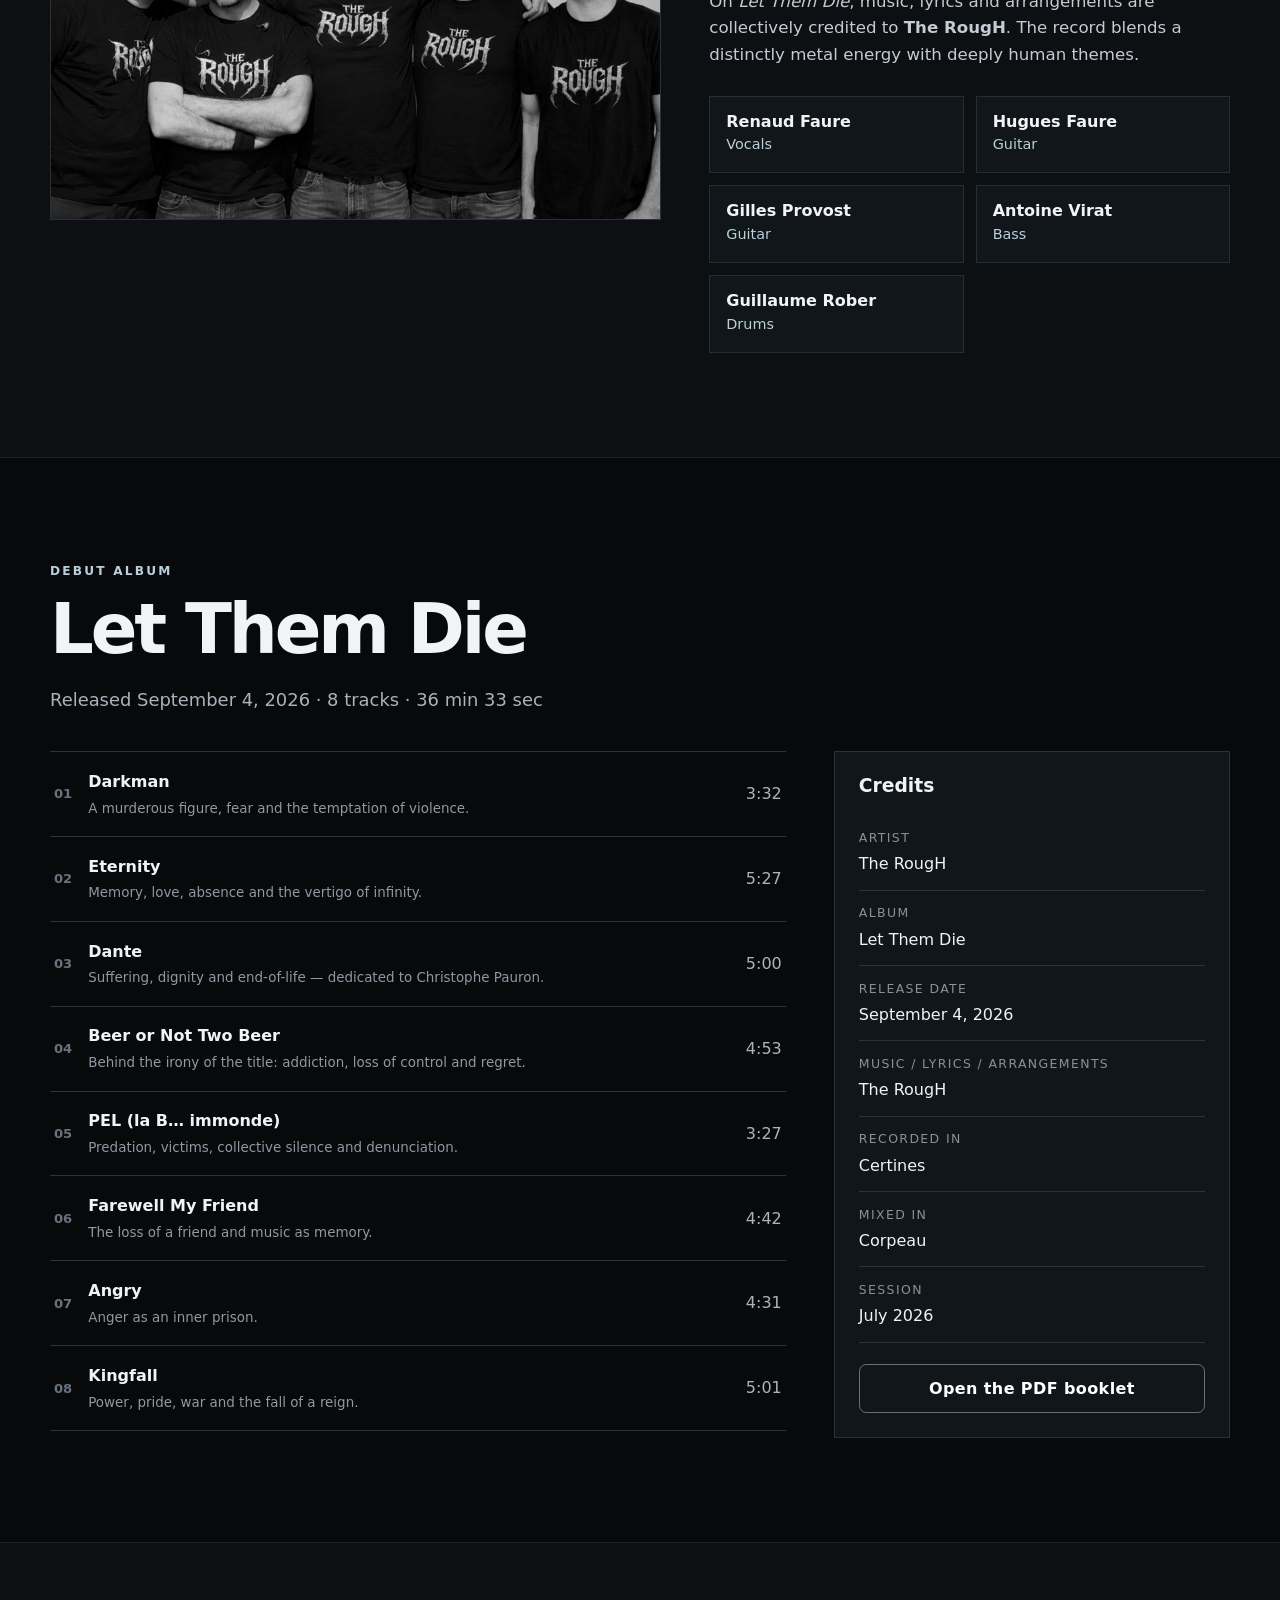
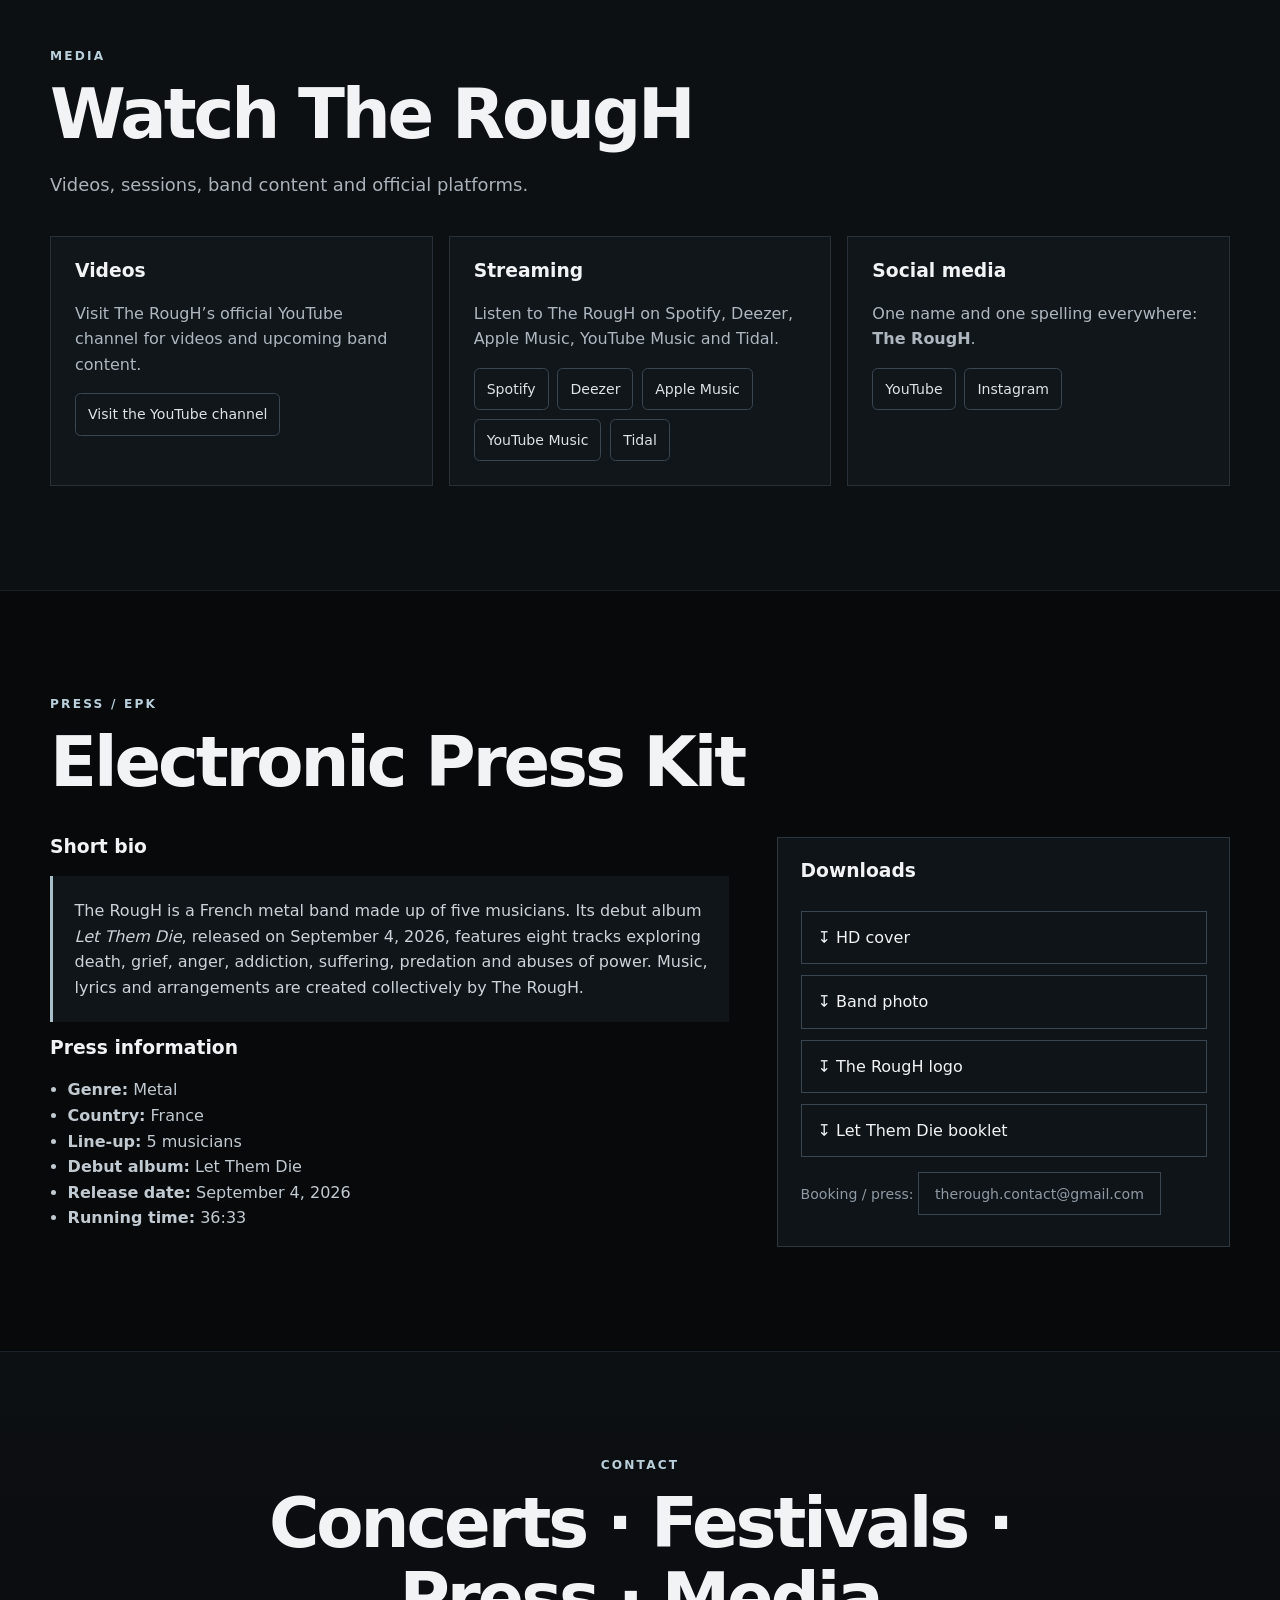
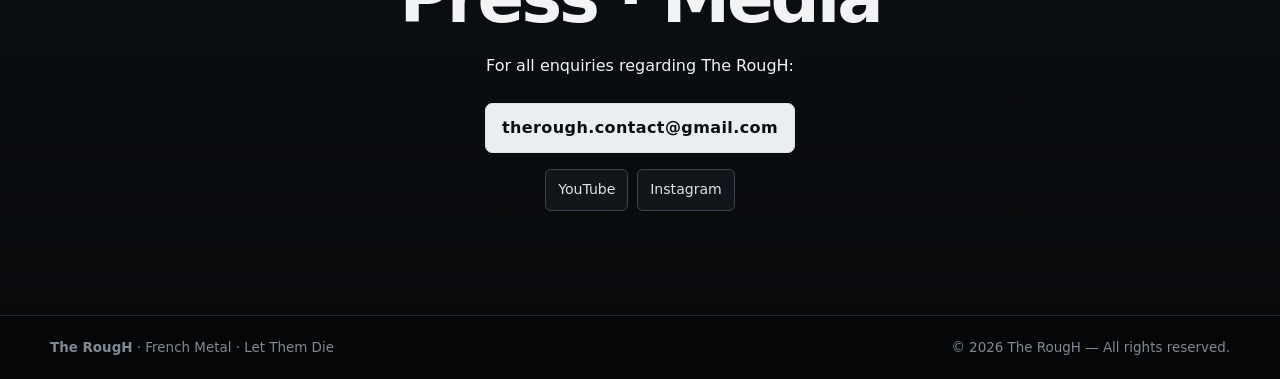
==== commit eeb3b0ba: "Restore YouTube link in videos section" ====
--- a/en.html
+++ b/en.html
@@ -179,7 +179,7 @@
           <article class="media-card">
             <h3>Videos</h3>
             <p>Visit The RougH’s official YouTube channel for videos and upcoming band content.</p>
-            <div id="video-social"></div>
+            <div id="video-social" class="tr-social-links"><a href="https://youtube.com/@gillesprovost-iz4ok?si=qDuQdzxe9u4fpO1z" target="_blank" rel="noopener noreferrer">Visit the YouTube channel</a></div>
           </article>
           <article class="media-card">
             <h3>Streaming</h3>
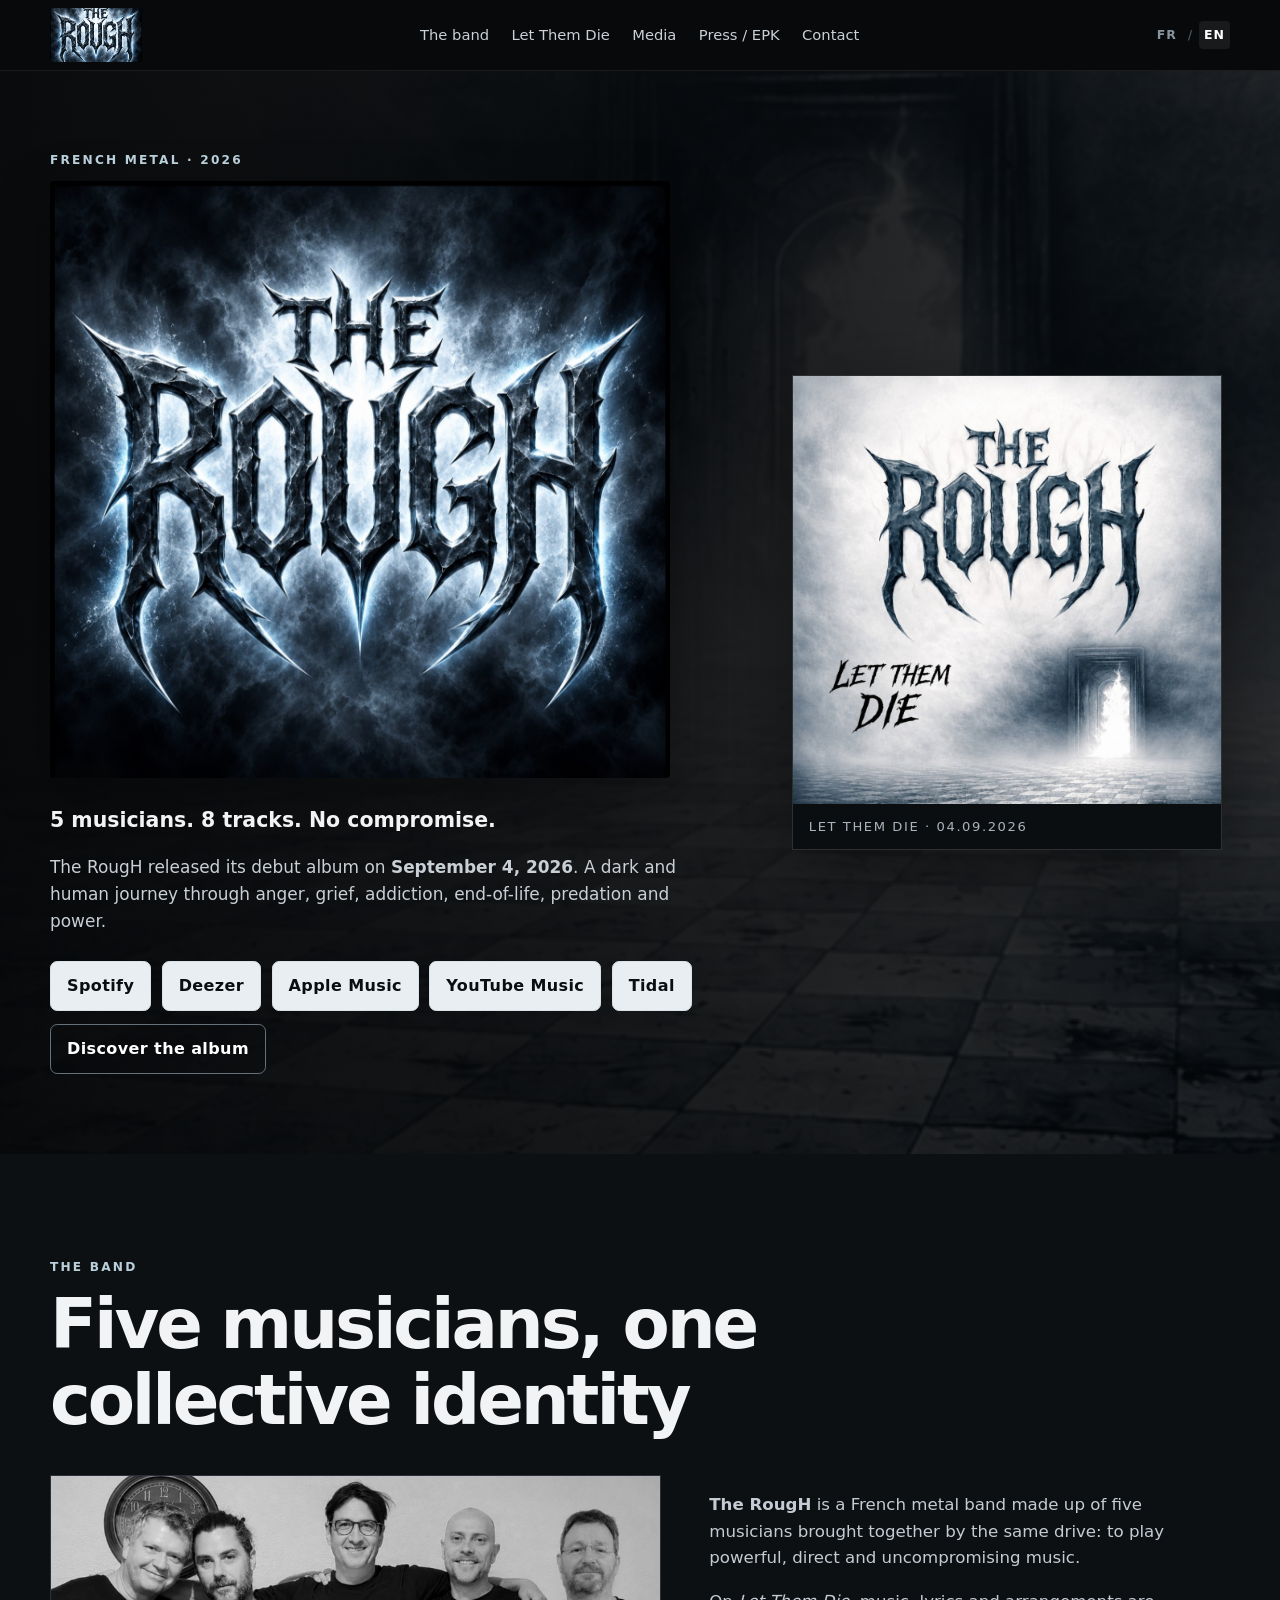
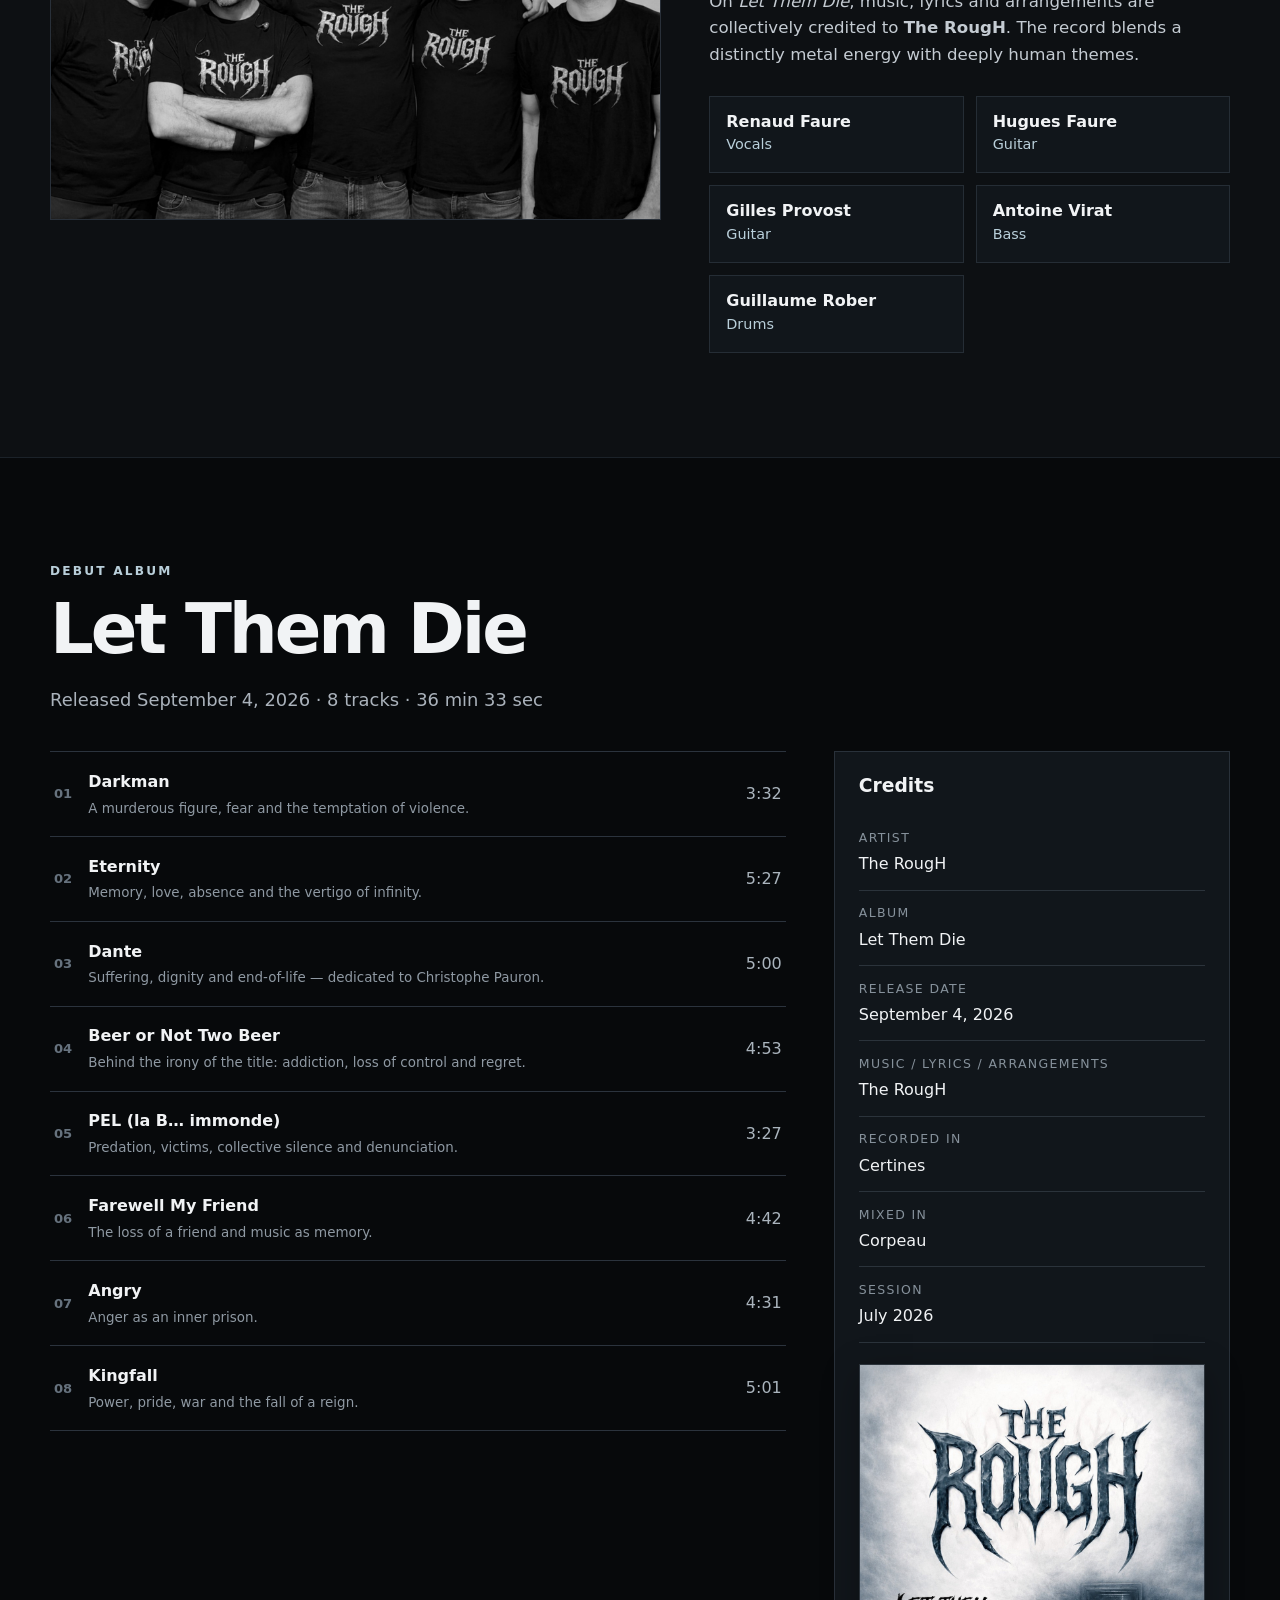
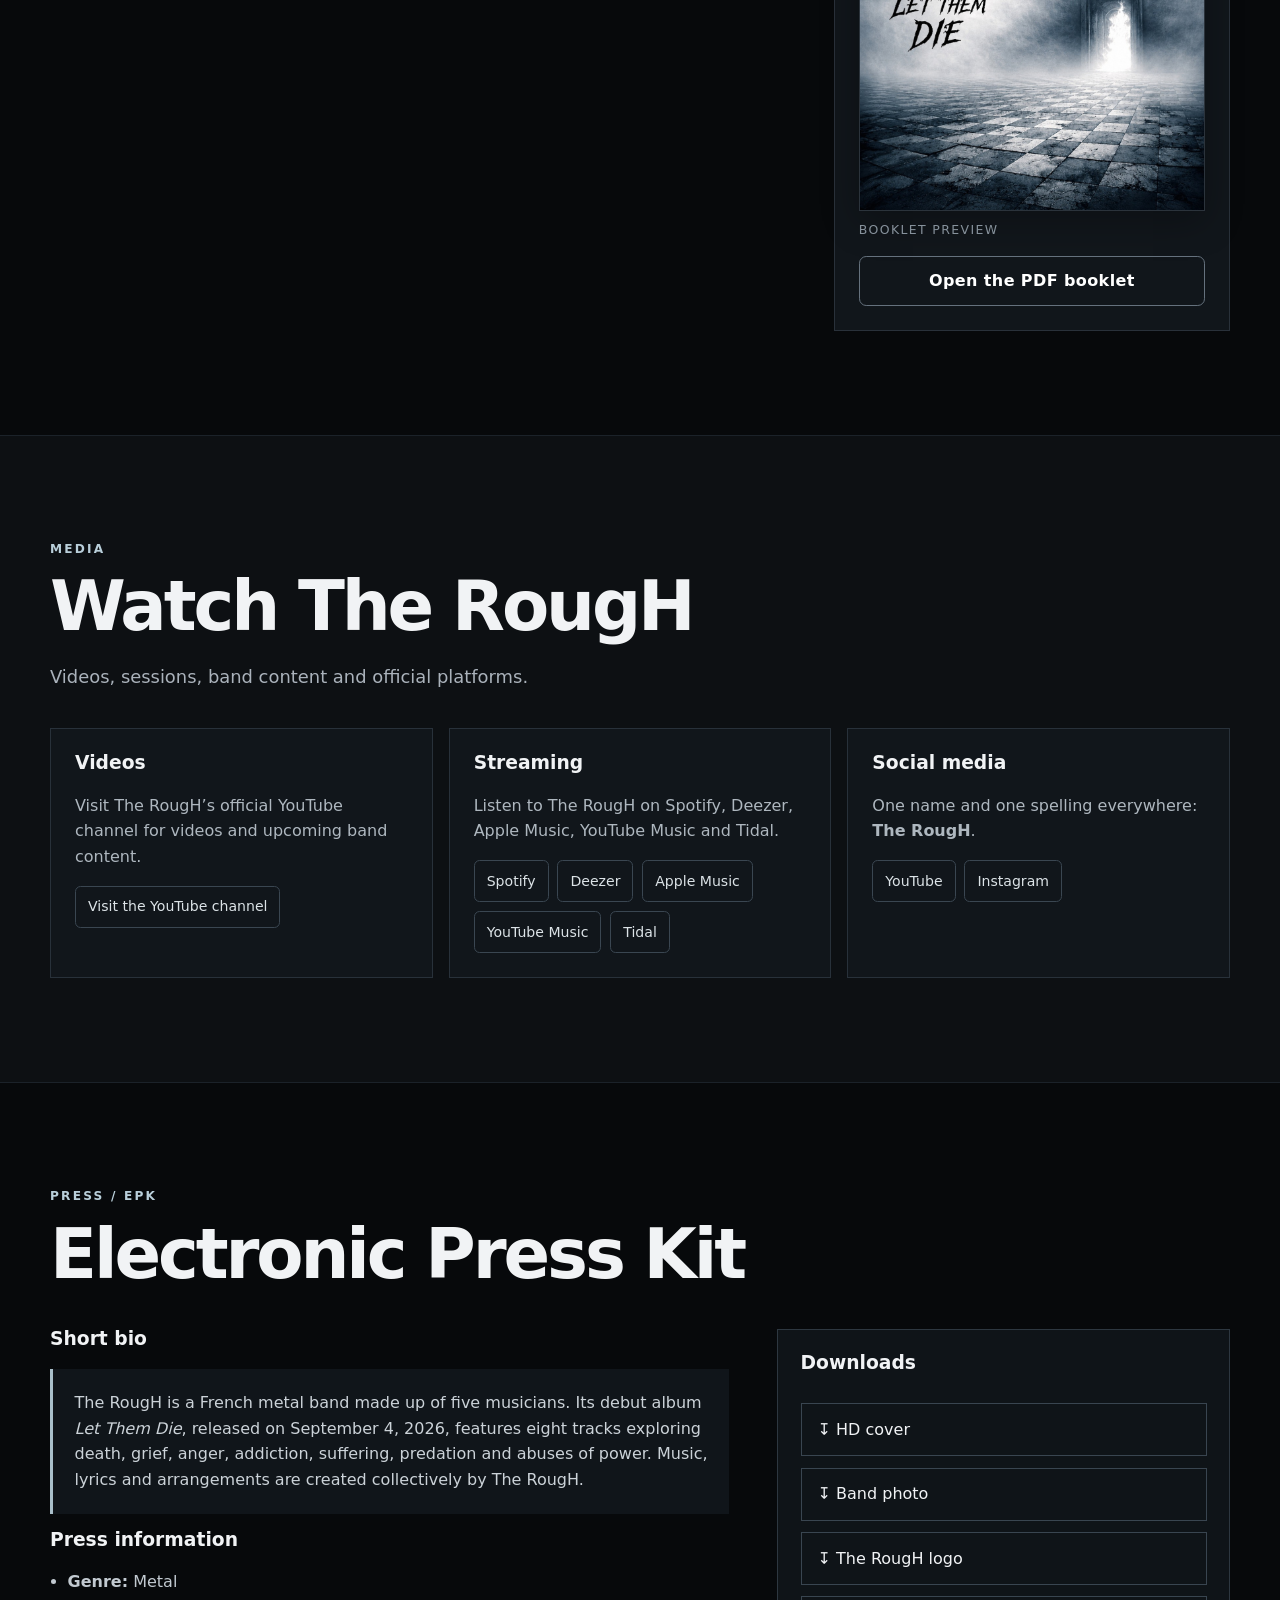
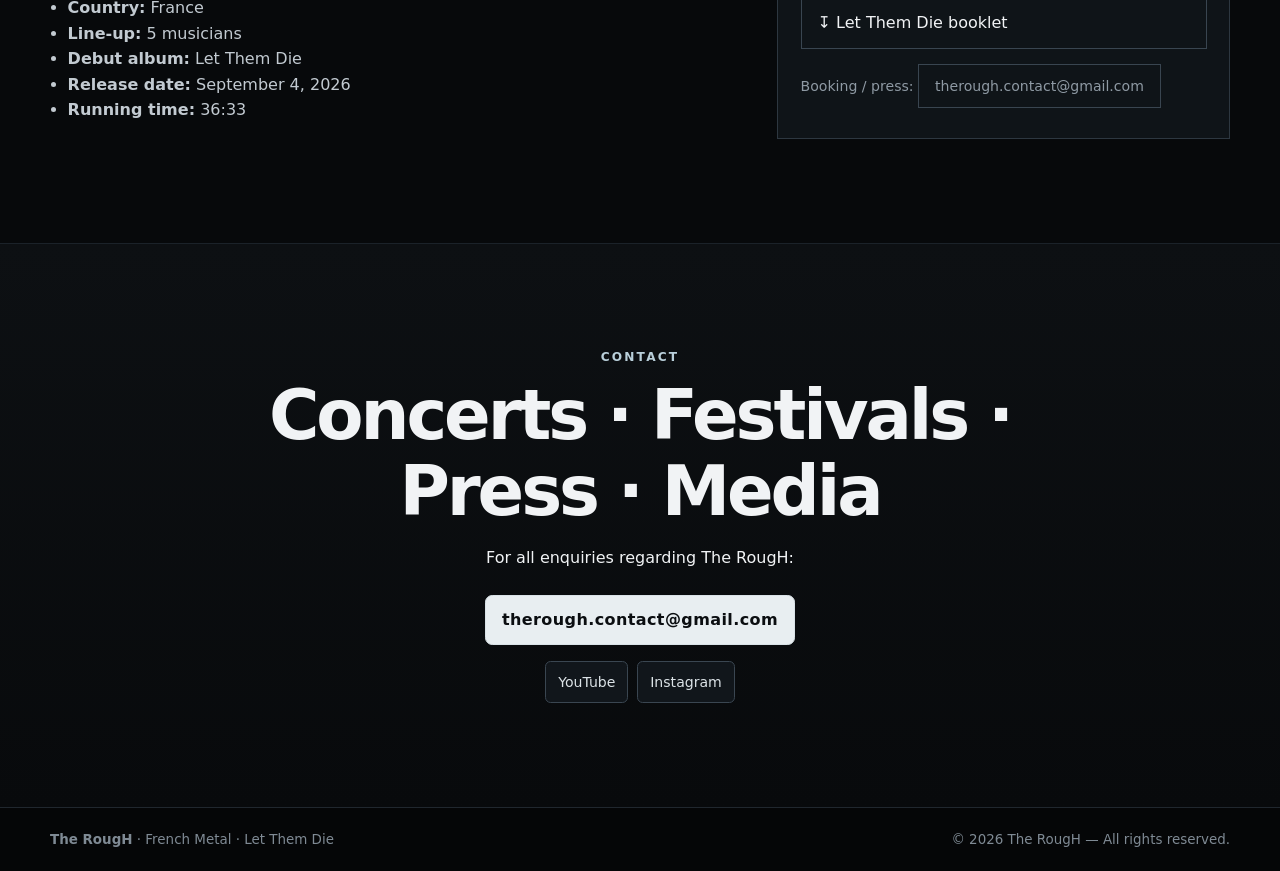
==== commit 0b8972a0: "Add booklet preview image" ====
--- a/en.html
+++ b/en.html
@@ -162,6 +162,10 @@
               <div><dt>Mixed in</dt><dd>Corpeau</dd></div>
               <div><dt>Session</dt><dd>July 2026</dd></div>
             </dl>
+            <figure class="booklet-preview">
+              <img src="assets/livret-preview.jpg" alt="Preview of the Let Them Die booklet">
+              <figcaption>Booklet preview</figcaption>
+            </figure>
             <a class="button secondary full" href="assets/livret-let-them-die.pdf" target="_blank" rel="noopener">Open the PDF booklet</a>
           </aside>
         </div>
--- a/styles.css
+++ b/styles.css
@@ -222,25 +222,32 @@
 }
 
 
-/* Instagram visible sans dépendre de JavaScript */
-.static-social-fallback {
-  margin-top: .65rem;
-}
-.static-instagram {
-  display: inline-flex;
-  align-items: center;
-  justify-content: center;
-  padding: .62rem .9rem;
-  border: 1px solid rgba(255,255,255,.18);
-  border-radius: .4rem;
-  background: rgba(255,255,255,.045);
-  color: var(--text);
-  text-decoration: none;
-  font-weight: 750;
-  transition: background .18s ease, border-color .18s ease, transform .18s ease;
-}
-.static-instagram:hover {
-  background: rgba(255,255,255,.09);
-  border-color: rgba(255,255,255,.34);
-  transform: translateY(-1px);
-}
+
+
+.booklet-preview {
+  margin: .2rem 0 1rem;
+}
+.booklet-preview img {
+  display: block;
+  width: 100%;
+  border: 1px solid #2b333b;
+  background: #0f1317;
+  box-shadow: 0 10px 35px rgba(0,0,0,.28);
+}
+.booklet-preview figcaption {
+  margin-top: .55rem;
+  color: #86919b;
+  font-size: .78rem;
+  text-transform: uppercase;
+  letter-spacing: .11em;
+}
+
+@media (max-width: 980px) {
+  .booklet-preview img {
+    max-width: 420px;
+    margin: 0 auto;
+  }
+  .booklet-preview figcaption {
+    text-align: center;
+  }
+}
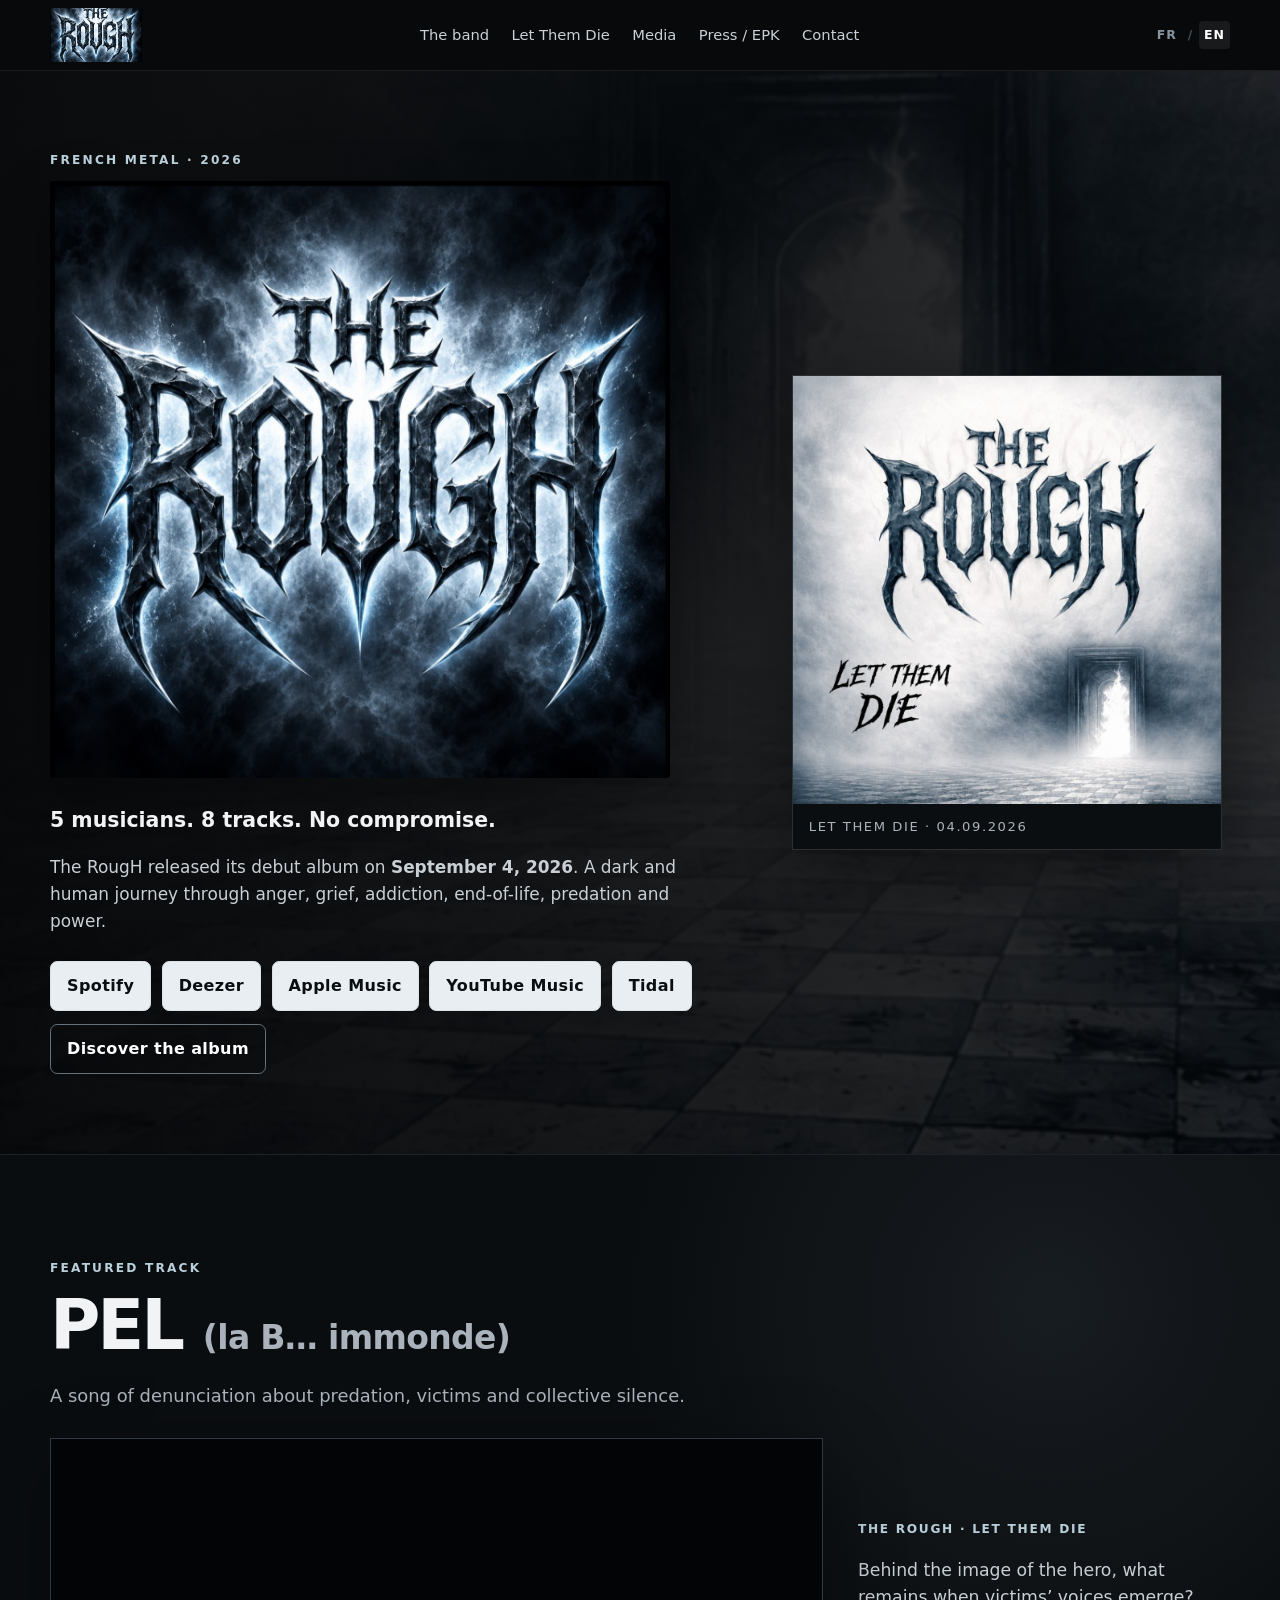
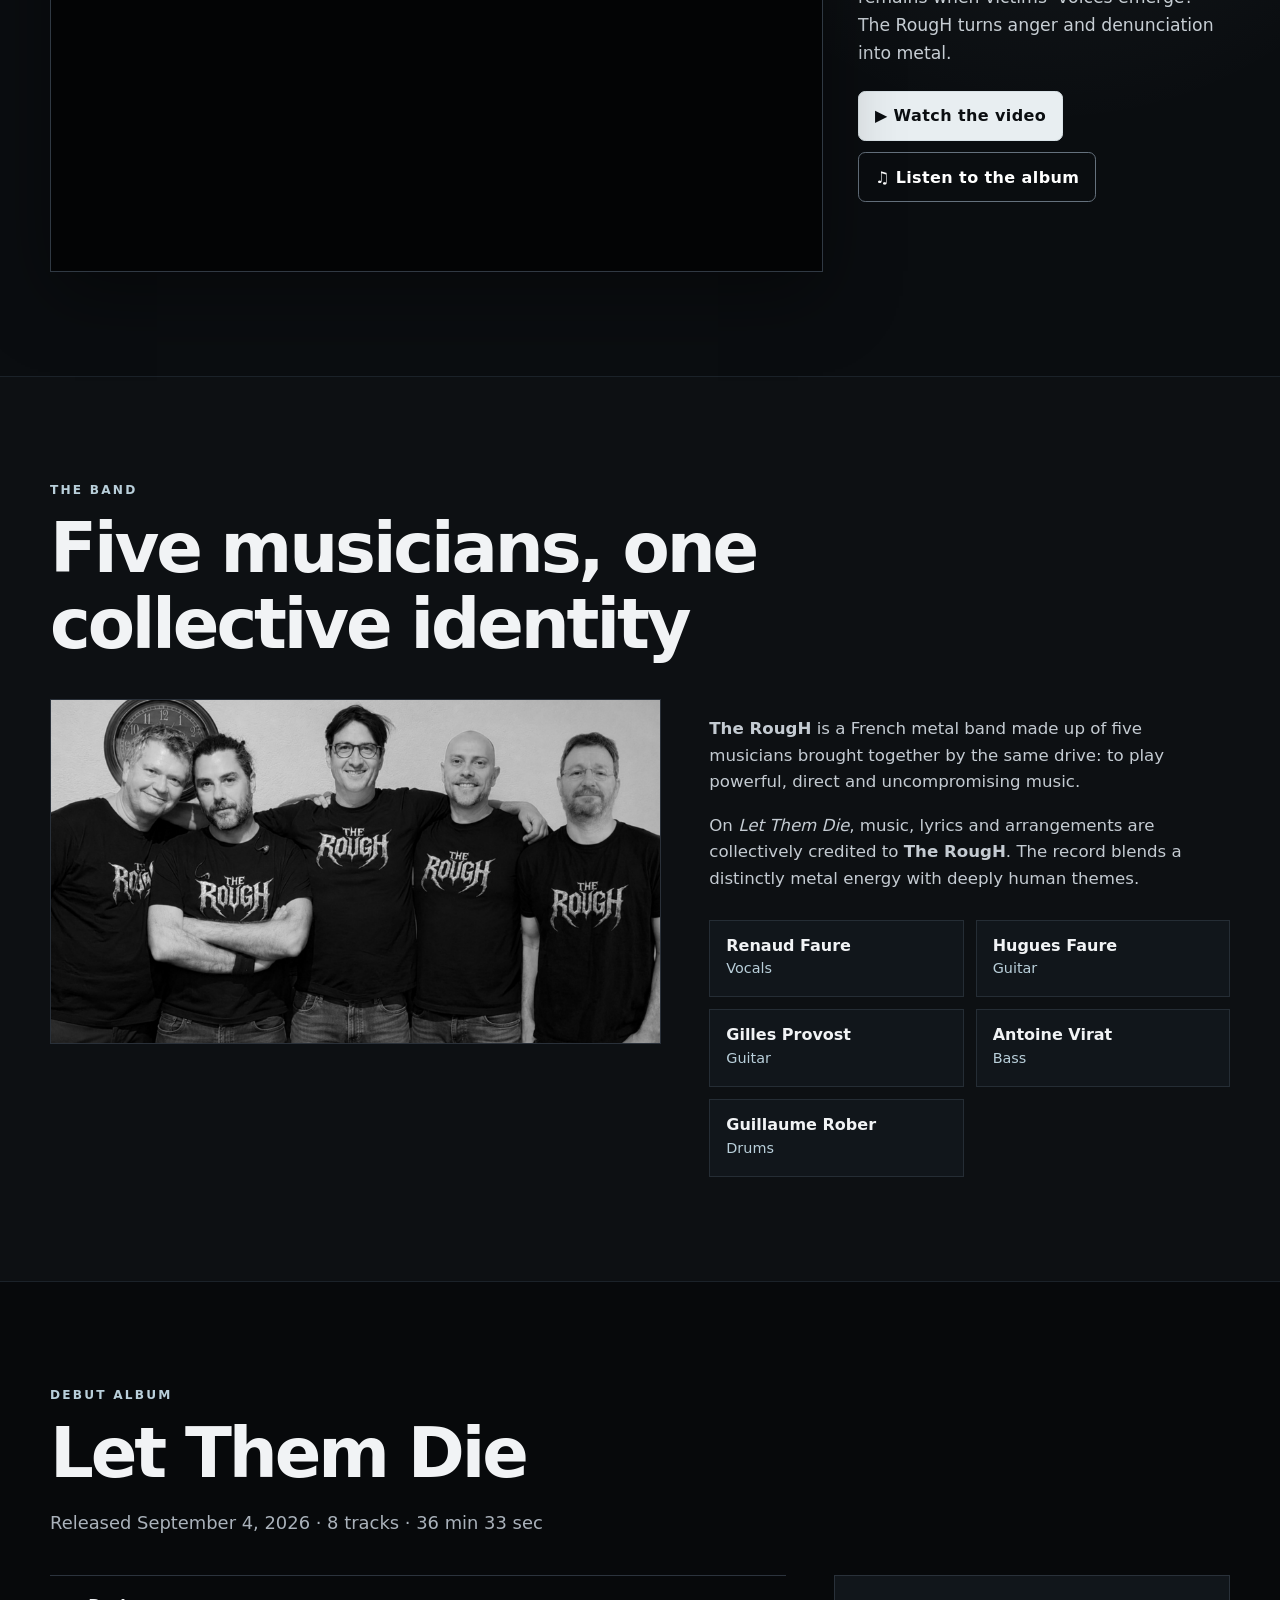
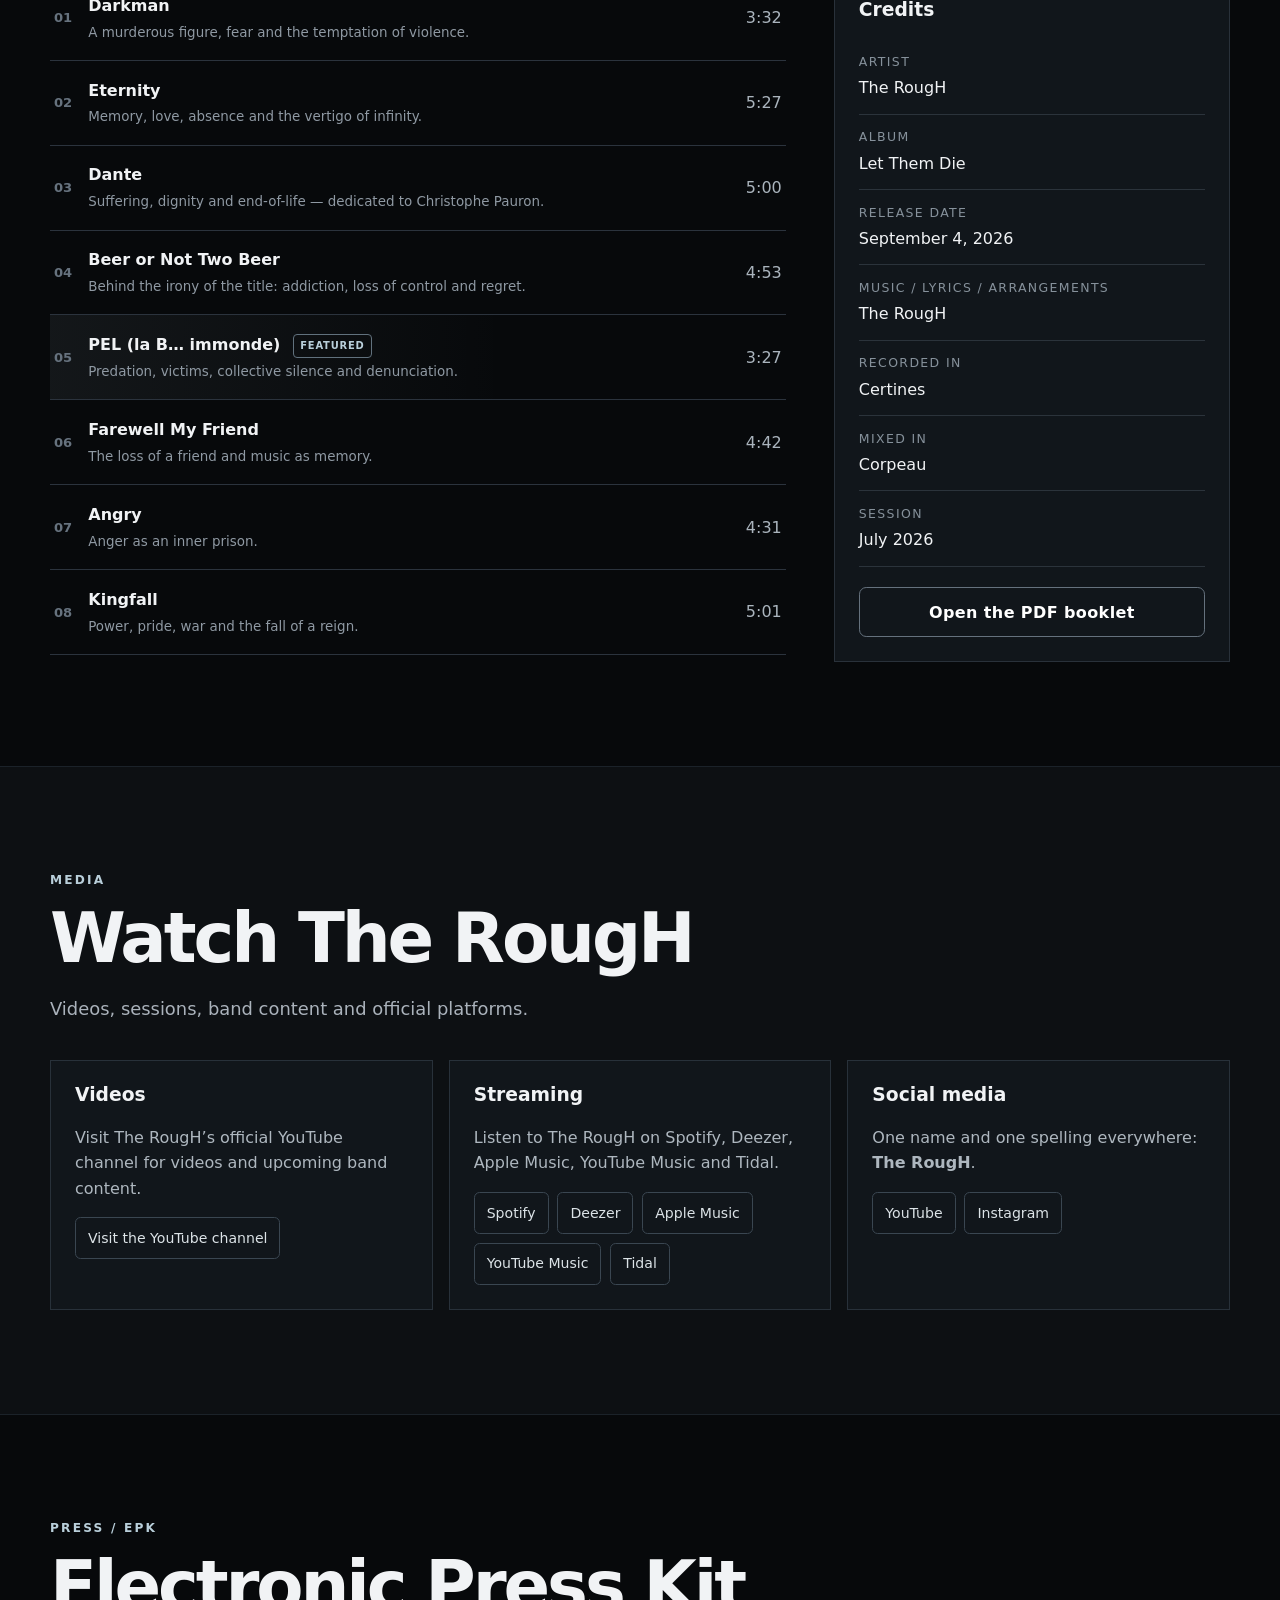
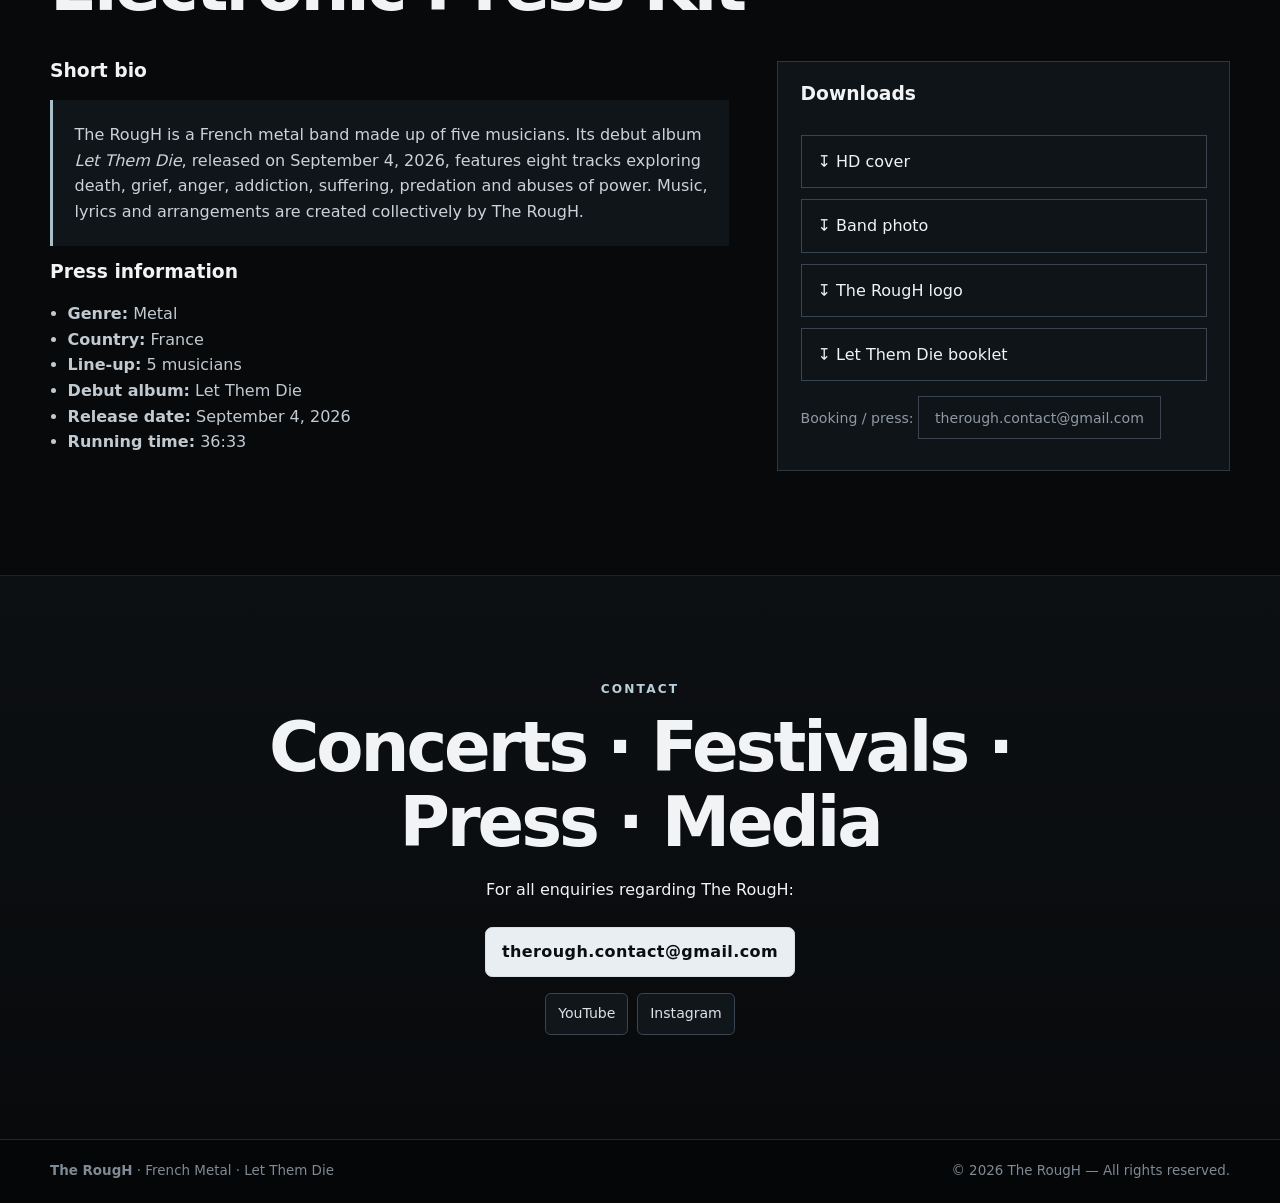
==== commit 2015acb0: "Feature PEL on homepage" ====
--- a/en.html
+++ b/en.html
@@ -105,6 +105,37 @@
       </div>
     </section>
 
+
+    <section class="section featured-track" id="pel" aria-labelledby="pel-title">
+      <div class="container">
+        <div class="section-heading featured-heading">
+          <p class="eyebrow">FEATURED TRACK</p>
+          <h2 id="pel-title">PEL <span class="featured-subtitle">(la B… immonde)</span></h2>
+          <p class="lead">A song of denunciation about predation, victims and collective silence.</p>
+        </div>
+
+        <div class="featured-track-grid">
+          <div class="featured-video">
+            <iframe
+              src="https://www.youtube-nocookie.com/embed/Ii59zTmpDXQ"
+              title="The RougH — PEL (la B… immonde)"
+              loading="lazy"
+              allow="accelerometer; autoplay; clipboard-write; encrypted-media; gyroscope; picture-in-picture; web-share"
+              referrerpolicy="strict-origin-when-cross-origin"
+              allowfullscreen></iframe>
+          </div>
+          <div class="featured-copy">
+            <p class="featured-kicker">THE ROUGH · LET THEM DIE</p>
+            <p>Behind the image of the hero, what remains when victims’ voices emerge? The RougH turns anger and denunciation into metal.</p>
+            <div class="featured-actions">
+              <a class="button" href="https://youtu.be/Ii59zTmpDXQ" target="_blank" rel="noopener noreferrer">▶ Watch the video</a>
+              <a class="button secondary" href="https://music.youtube.com/playlist?list=OLAK5uy_m5sBqcl4cN2cDpN-uARwpCFu1pe-vdUpE&si=XxvXAelbHbAW03sV" target="_blank" rel="noopener noreferrer">♫ Listen to the album</a>
+            </div>
+          </div>
+        </div>
+      </div>
+    </section>
+
     <section class="section" id="groupe" aria-labelledby="groupe-title">
       <div class="container">
         <div class="section-heading">
@@ -145,7 +176,7 @@
               <li><span><strong>Eternity</strong><small>Memory, love, absence and the vertigo of infinity.</small></span><time>5:27</time></li>
               <li><span><strong>Dante</strong><small>Suffering, dignity and end-of-life — dedicated to Christophe Pauron.</small></span><time>5:00</time></li>
               <li><span><strong>Beer or Not Two Beer</strong><small>Behind the irony of the title: addiction, loss of control and regret.</small></span><time>4:53</time></li>
-              <li><span><strong>PEL (la B… immonde)</strong><small>Predation, victims, collective silence and denunciation.</small></span><time>3:27</time></li>
+              <li class="track-featured"><span><strong>PEL (la B… immonde) <a class="track-badge" href="#pel">FEATURED</a></strong><small>Predation, victims, collective silence and denunciation.</small></span><time>3:27</time></li>
               <li><span><strong>Farewell My Friend</strong><small>The loss of a friend and music as memory.</small></span><time>4:42</time></li>
               <li><span><strong>Angry</strong><small>Anger as an inner prison.</small></span><time>4:31</time></li>
               <li><span><strong>Kingfall</strong><small>Power, pride, war and the fall of a reign.</small></span><time>5:01</time></li>
@@ -162,10 +193,6 @@
               <div><dt>Mixed in</dt><dd>Corpeau</dd></div>
               <div><dt>Session</dt><dd>July 2026</dd></div>
             </dl>
-            <figure class="booklet-preview">
-              <img src="assets/livret-preview.jpg" alt="Preview of the Let Them Die booklet">
-              <figcaption>Booklet preview</figcaption>
-            </figure>
             <a class="button secondary full" href="assets/livret-let-them-die.pdf" target="_blank" rel="noopener">Open the PDF booklet</a>
           </aside>
         </div>
--- a/styles.css
+++ b/styles.css
@@ -251,3 +251,102 @@
     text-align: center;
   }
 }
+
+
+/* Featured track — PEL */
+.featured-track {
+  background:
+    radial-gradient(circle at 82% 18%, rgba(185,207,218,.08), transparent 34%),
+    #0a0d10;
+  border-top: 1px solid #1b2229;
+  border-bottom: 1px solid #1b2229;
+}
+.featured-heading {
+  margin-bottom: 1.7rem;
+}
+.featured-subtitle {
+  color: var(--muted);
+  font-size: .48em;
+  letter-spacing: -.02em;
+  white-space: nowrap;
+}
+.featured-track-grid {
+  display: grid;
+  grid-template-columns: minmax(0, 1.35fr) minmax(280px, .65fr);
+  gap: 2.2rem;
+  align-items: center;
+}
+.featured-video {
+  position: relative;
+  aspect-ratio: 16 / 9;
+  overflow: hidden;
+  border: 1px solid #303943;
+  background: #030405;
+  box-shadow: 0 24px 70px rgba(0,0,0,.38);
+}
+.featured-video iframe {
+  position: absolute;
+  inset: 0;
+  width: 100%;
+  height: 100%;
+  border: 0;
+}
+.featured-copy {
+  padding: 1.2rem 0;
+}
+.featured-copy > p:not(.featured-kicker) {
+  color: #c7ced4;
+  font-size: 1.08rem;
+}
+.featured-kicker {
+  color: var(--ice);
+  letter-spacing: .14em;
+  font-size: .76rem;
+  font-weight: 800;
+}
+.featured-actions {
+  display: flex;
+  flex-wrap: wrap;
+  gap: .7rem;
+  margin-top: 1.5rem;
+}
+.track-featured {
+  background: linear-gradient(90deg, rgba(185,207,218,.07), transparent 62%);
+}
+.track-badge {
+  display: inline-flex;
+  vertical-align: .1em;
+  margin-left: .45rem;
+  padding: .18rem .38rem;
+  border: 1px solid #61717d;
+  border-radius: .25rem;
+  color: var(--ice);
+  text-decoration: none;
+  font-size: .62rem;
+  letter-spacing: .08em;
+  font-weight: 800;
+}
+.track-badge:hover {
+  border-color: var(--accent);
+  background: rgba(255,255,255,.05);
+}
+
+@media (max-width: 900px) {
+  .featured-track-grid {
+    grid-template-columns: 1fr;
+  }
+  .featured-copy {
+    padding-top: 0;
+  }
+}
+
+@media (max-width: 520px) {
+  .featured-subtitle {
+    display: block;
+    margin-top: .35rem;
+    font-size: .42em;
+  }
+  .featured-actions .button {
+    width: 100%;
+  }
+}
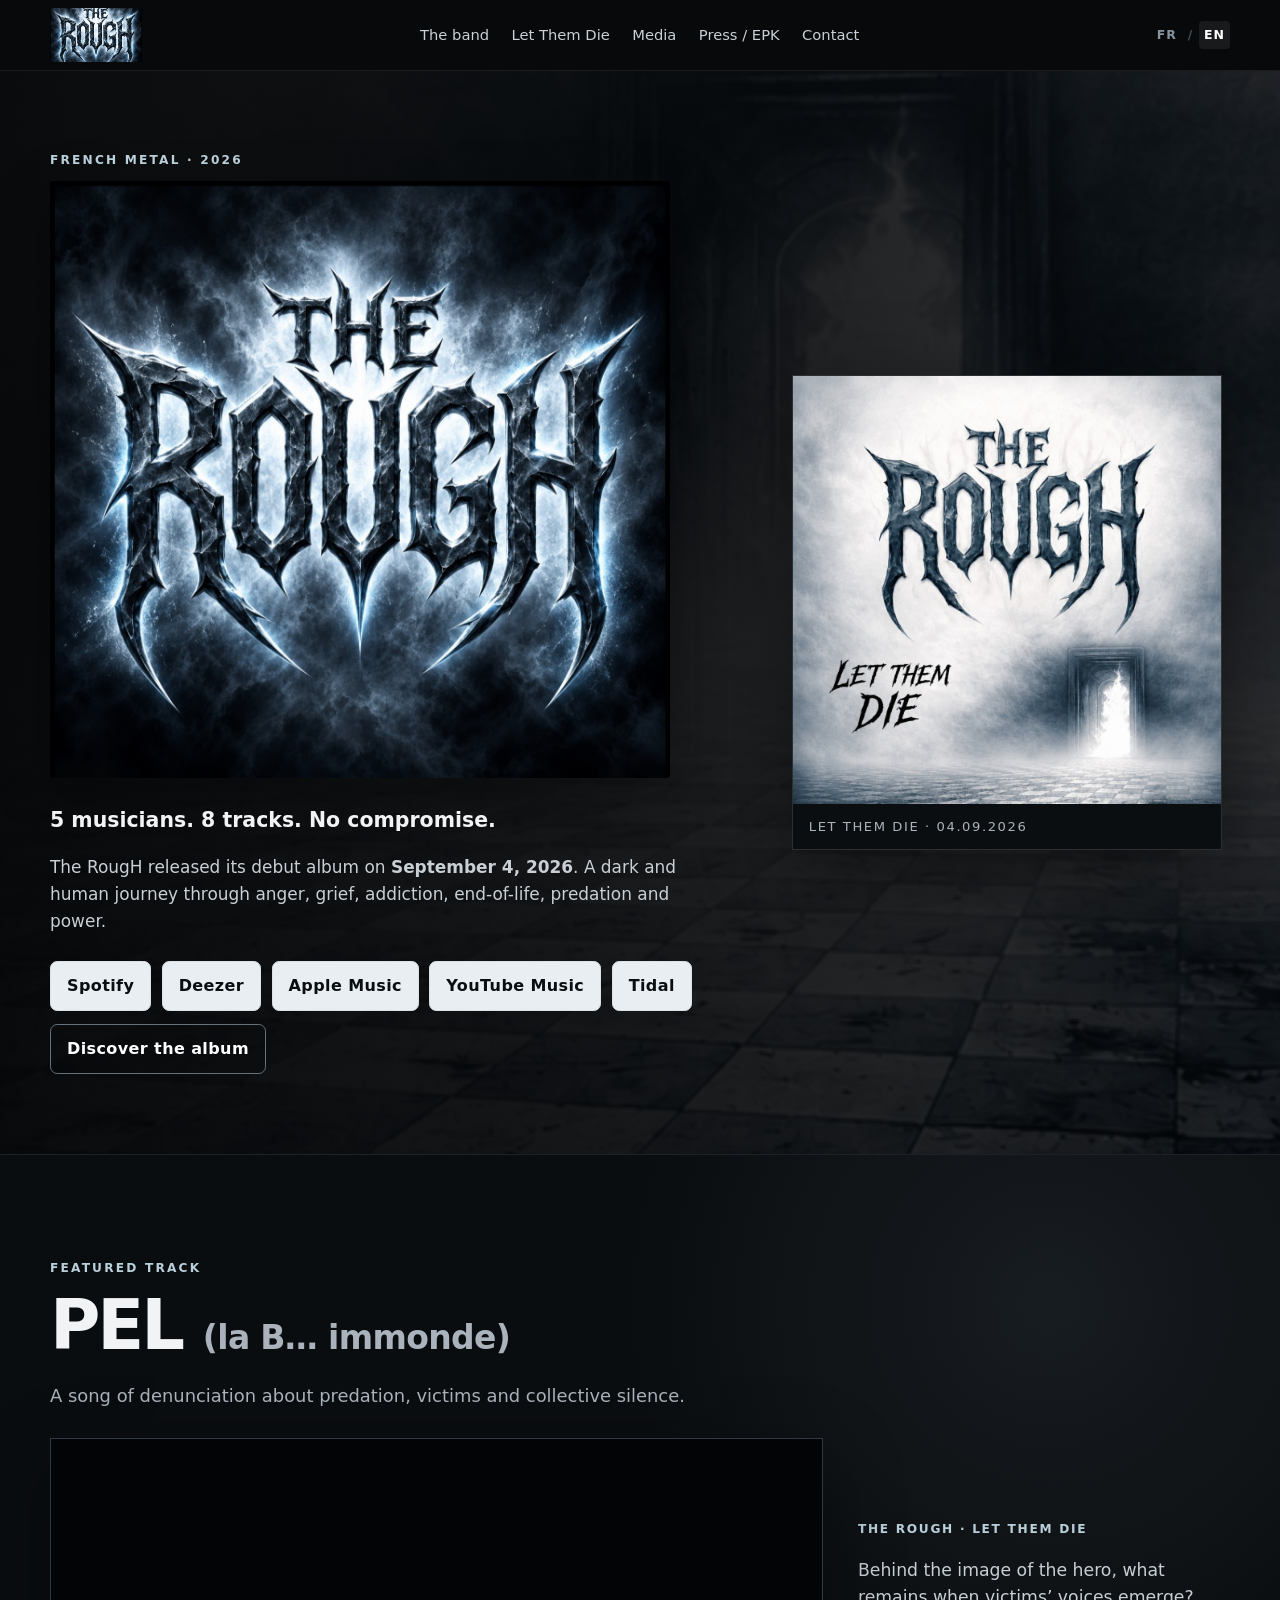
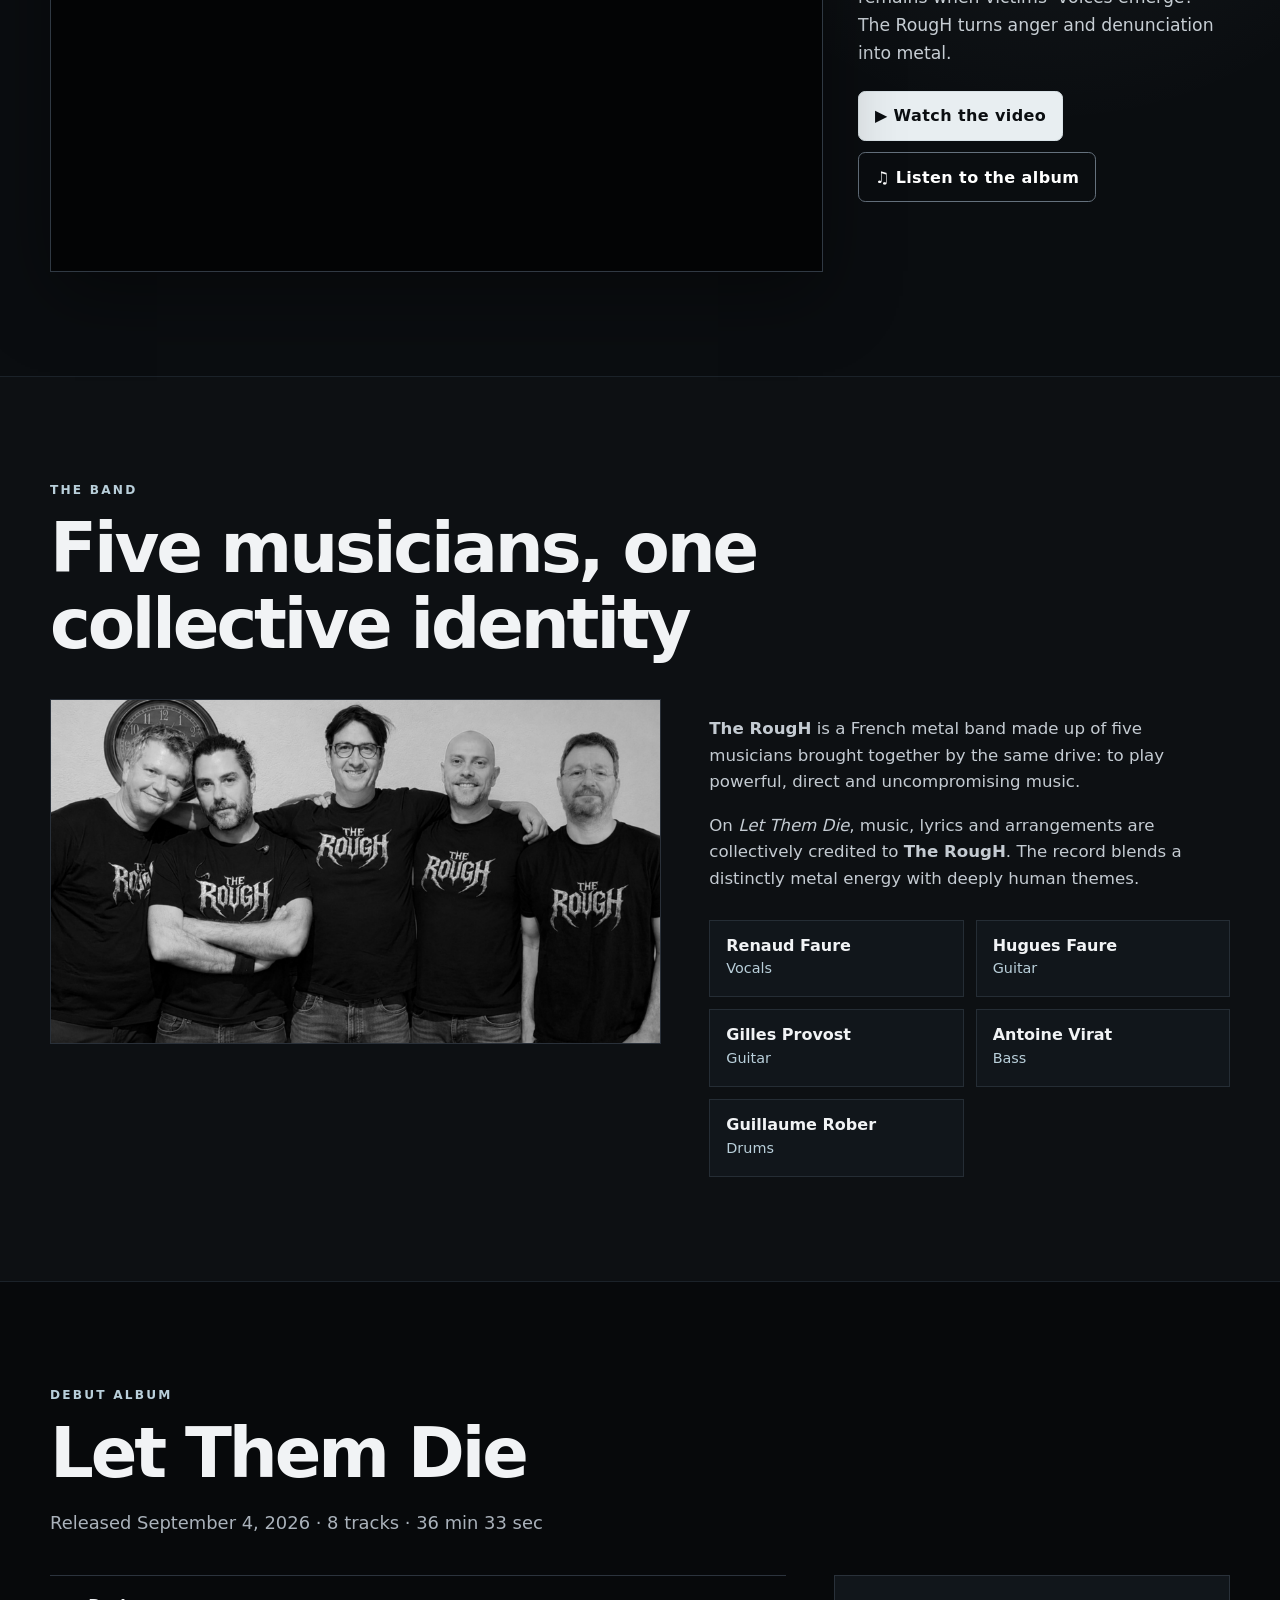
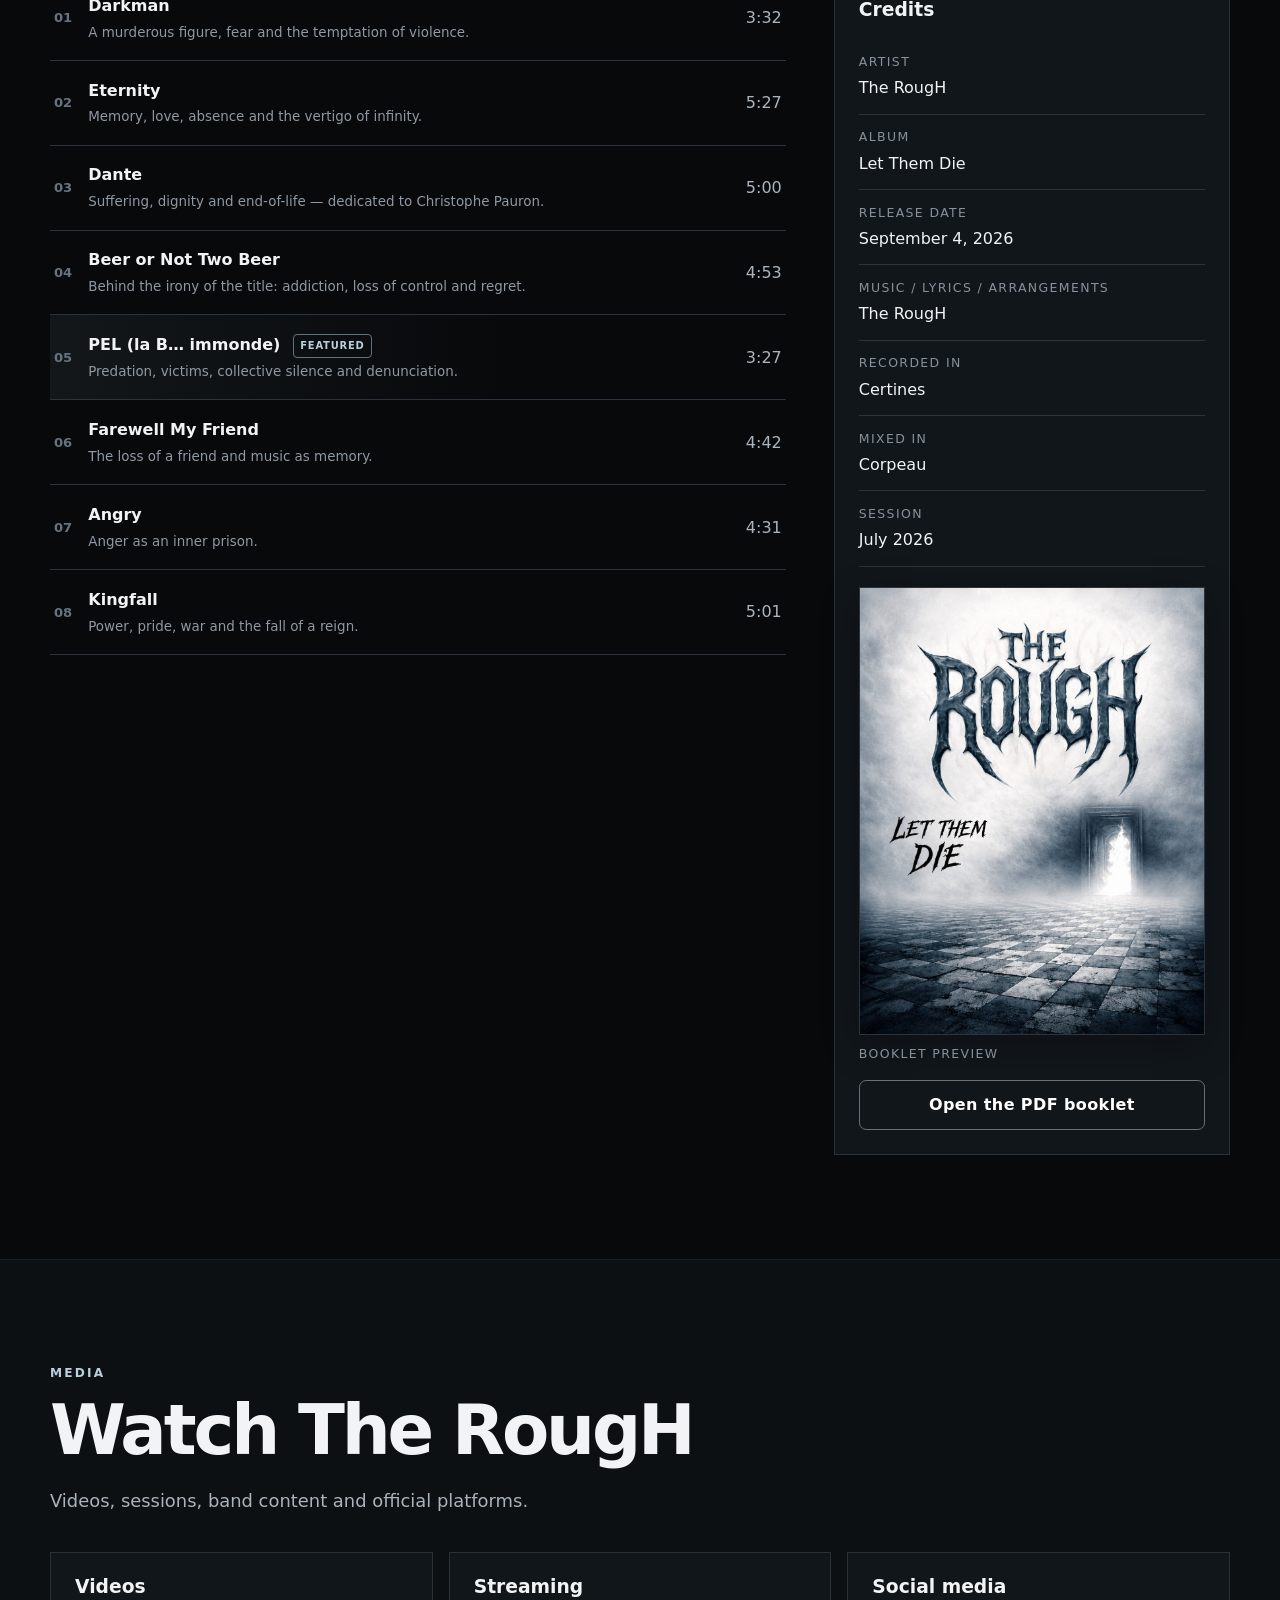
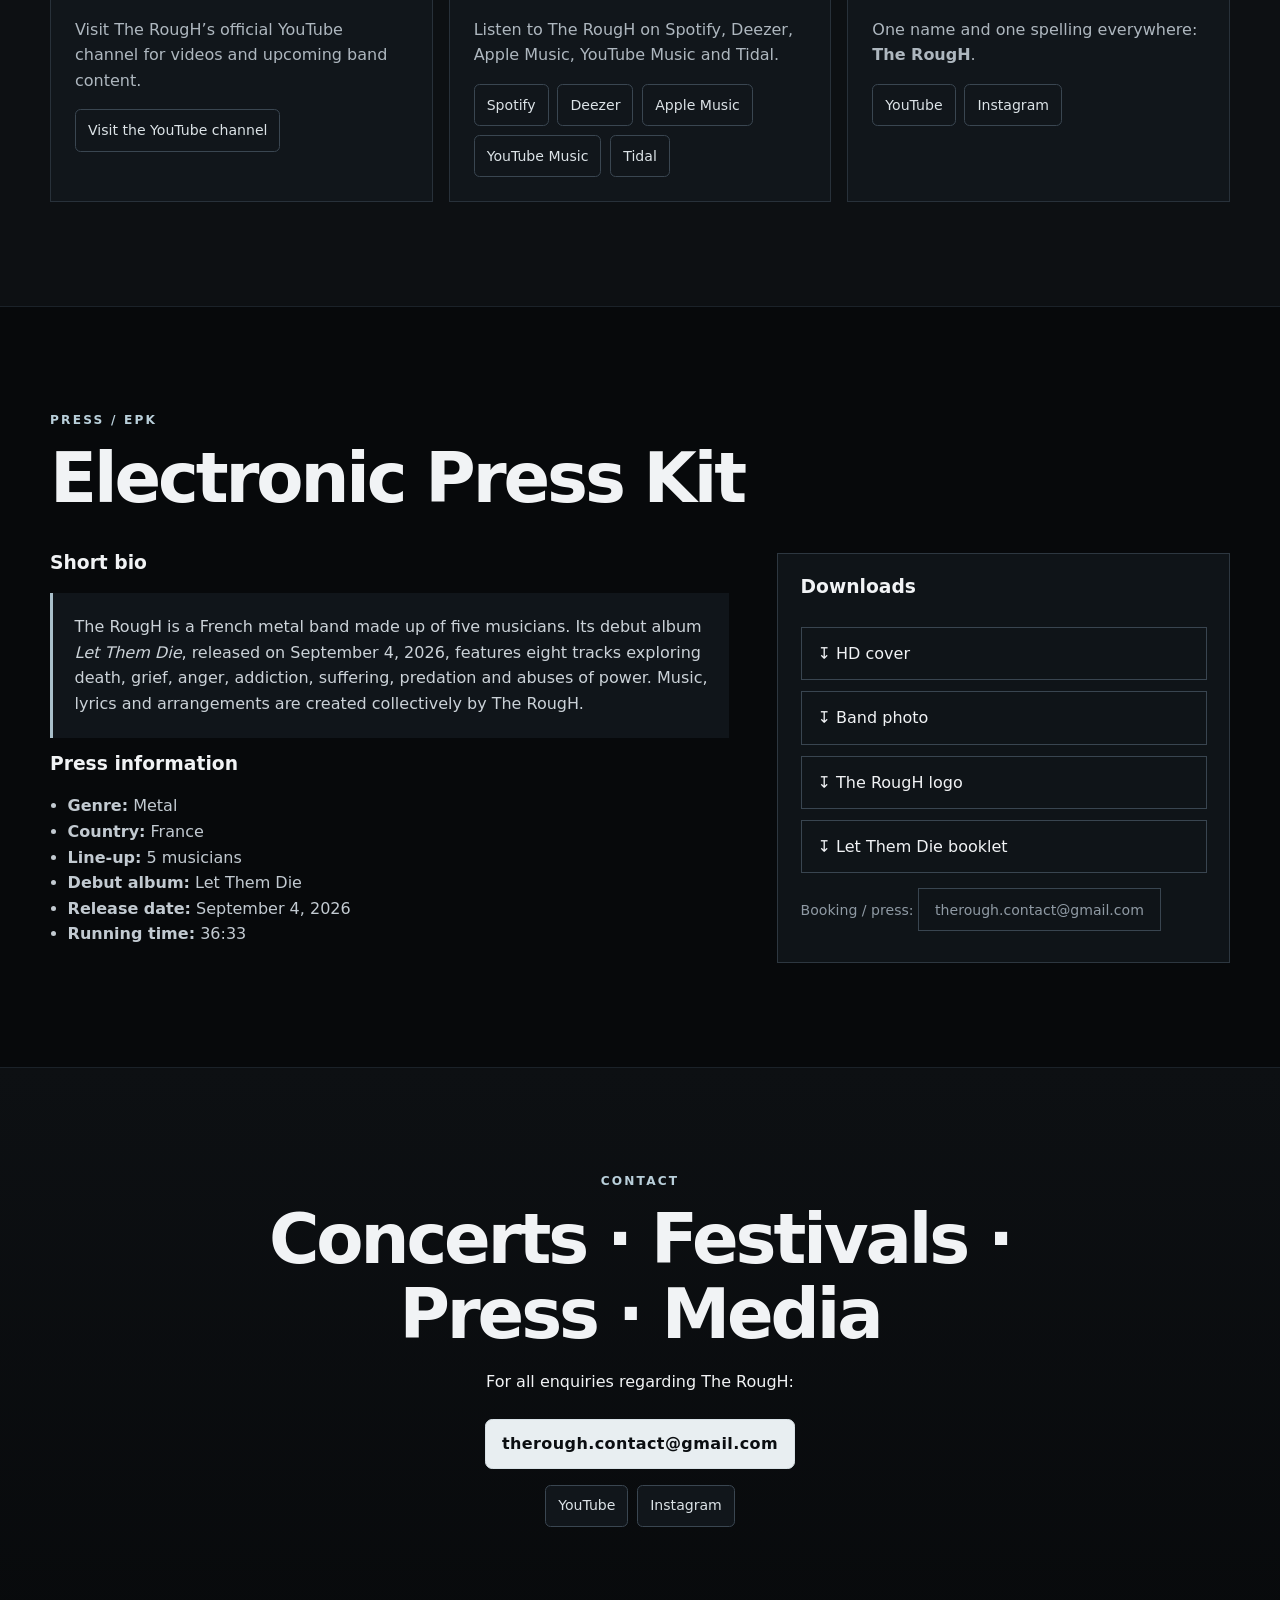
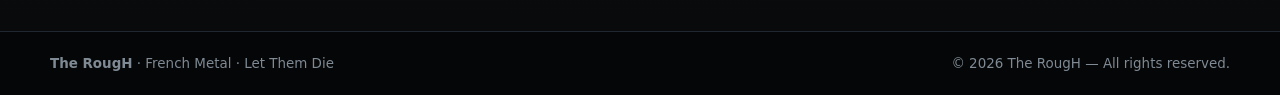
==== commit d3d642d4: "Restore booklet preview with PEL feature" ====
--- a/en.html
+++ b/en.html
@@ -193,6 +193,10 @@
               <div><dt>Mixed in</dt><dd>Corpeau</dd></div>
               <div><dt>Session</dt><dd>July 2026</dd></div>
             </dl>
+            <figure class="booklet-preview">
+              <img src="assets/livret-preview.jpg" alt="Preview of the Let Them Die booklet">
+              <figcaption>Booklet preview</figcaption>
+            </figure>
             <a class="button secondary full" href="assets/livret-let-them-die.pdf" target="_blank" rel="noopener">Open the PDF booklet</a>
           </aside>
         </div>
